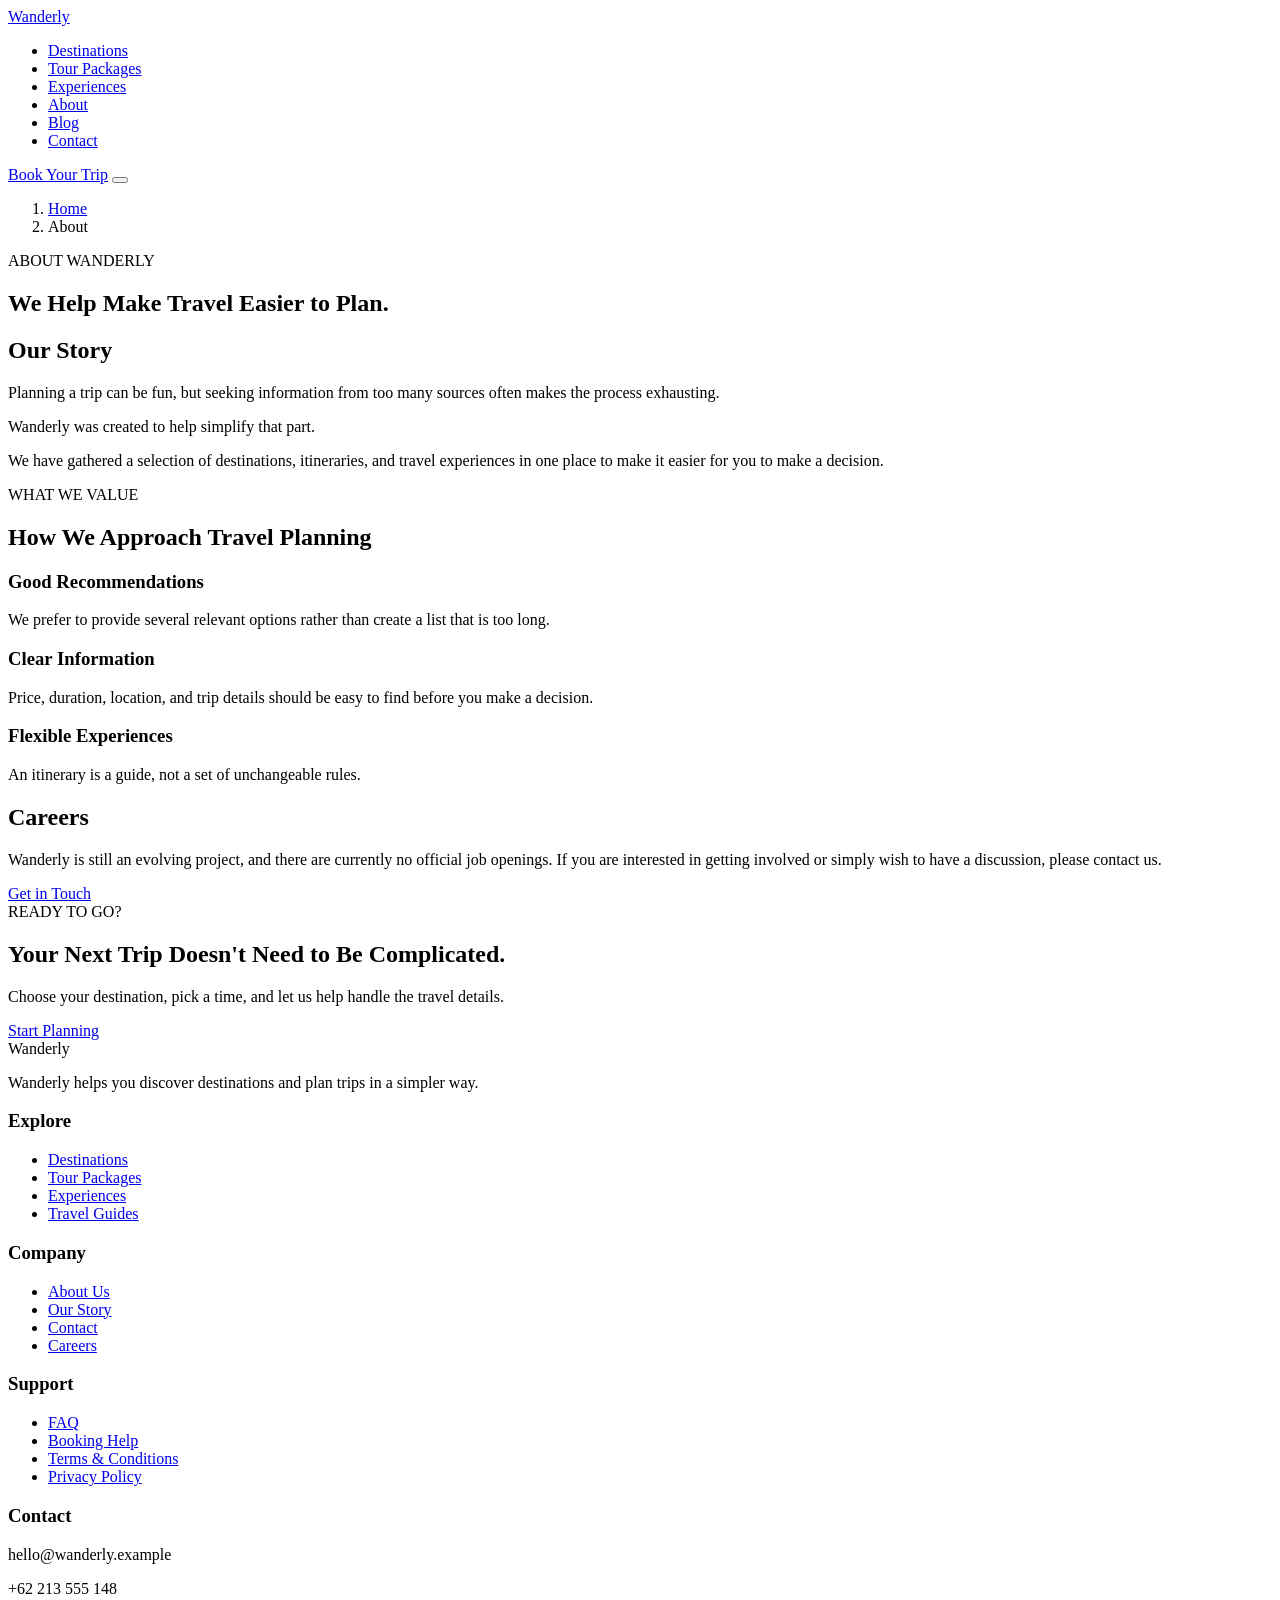
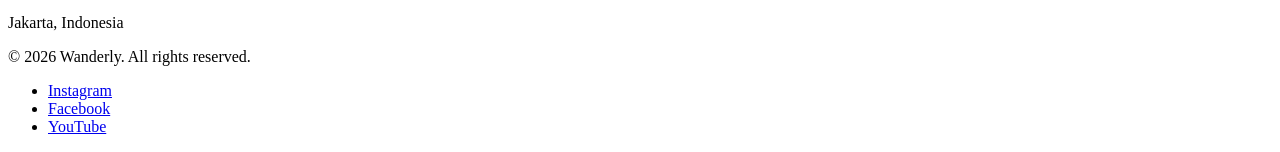
==== about.html @ 62c1eb44 "feat: add about us page" ====
<!DOCTYPE html>
<html lang="en">
<head>
  <meta charset="UTF-8">
  <meta name="viewport" content="width=device-width, initial-scale=1.0">
  <title>Document</title>
</head>
<body>
  <header class="header">
    <nav class="navbar">
      <a href="index.html" class="navbar__logo">Wanderly</a>

      <ul class="navbar__menu">
        <li><a href="destination.html">Destinations</a></li>
        <li><a href="tourpackage.html">Tour Packages</a></li>
        <li><a href="experiences.html">Experiences</a></li>
        <li><a href="about.html" aria-current="page">About</a></li>
        <li><a href="blog.html">Blog</a></li>
        <li><a href=contact.html">Contact</a></li>
      </ul>

      <a href="booking.html" class="button button--primary navbar__cta">Book Your Trip</a>

      <button type="button" class="navbar__toggle" aria-label="Open navigation menu" aria-expanded="false">
        <span></span>
        <span></span>
        <span></span>
      </button>
    </nav>
  </header>

  <main>

    <!-- ===== BREADCRUMB ===== -->
    <nav class="breadcrumb" aria-label="Breadcrumb">
      <ol class="breadcrumb__list">
        <li><a href="index.html">Home</a></li>
        <li aria-current="page">About</li>
      </ol>
    </nav>

    <!-- ===== PAGE HEADER ===== -->
    <section class="page-header" id="page-header">
      <span class="page-header__eyebrow">ABOUT WANDERLY</span>
      <h1 class="page-header__title">We Help Make Travel Easier to Plan.</h1>
    </section>

    <!-- ===== OUR STORY ===== -->
    <section class="about-story" id="story">
      <h2 class="about-story__title">Our Story</h2>
      <div class="about-story__body">
        <p>
          Planning a trip can be fun, but seeking information from too many sources often makes the process exhausting.
        </p>
        <p>
          Wanderly was created to help simplify that part.
        </p>
        <p>
          We have gathered a selection of destinations, itineraries, and travel experiences in one place to make it easier for you to make a decision.
        </p>
      </div>
    </section>

    <!-- ===== ABOUT VALUES ===== -->
     <section class="about-values">
      <div class="section-heading">
        <span class="section-heading__eyebrow">WHAT WE VALUE</span>
        <h2 class="section-heading__title">How We Approach Travel Planning</h2>
      </div>

      <div class="value-grid">
        <div class="value-card">
          <h3 class="value-card__title">Good Recommendations</h3>
          <p class="value-card__desc">
            We prefer to provide several relevant options rather than create a list that is too long.
          </p>
        </div>

        <div class="value-card">
          <h3 class="value-card__title">Clear Information</h3>
          <p class="value-card__desc">
            Price, duration, location, and trip details should be easy to find before you make a decision.
          </p>
        </div>

        <div class="value-card">
          <h3 class="value-card__title">Flexible Experiences</h3>
          <p class="value-card__desc">
            An itinerary is a guide, not a set of unchangeable rules.
          </p>
        </div>
      </div>
     </section>

     <!-- ===== CAREERS ===== -->
    <section class="about-careers" id="careers">
      <h2 class="about-careers-title">Careers</h2>
      <p class="about-careers__desc">
        Wanderly is still an evolving project, and there are currently no official job openings. If you are interested in getting involved or simply wish to have a discussion, please contact us.
      </p>
      <a href="contact.html" class="button button--primary">Get in Touch</a>
    </section>

    <!-- ===== CTA ===== -->
    <section class="promo-banner" id="promo-banner">
      <span class="promo-banner__eyebrow">READY TO GO?</span>
      <h2 class="promo-banner__title">Your Next Trip Doesn't Need to Be Complicated.</h2>
      <p class="promo-banner__desc">
        Choose your destination, pick a time, and let us help handle the travel details.
      </p>
      <a href="booking.html" class="button button--primary">Start Planning</a>
    </section>
  </main>

  <footer class="footer">
    <div class="footer__top">
      <div class="footer__brand">
        <span class="footer__logo">Wanderly</span>
        <p class="footer__desc">
          Wanderly helps you discover destinations and plan trips in a simpler way.
        </p>
      </div>

      <nav class="footer__column">
        <h3>Explore</h3>
        <ul>
          <li><a href="destination.html">Destinations</a></li>
          <li><a href="tourpackage.html">Tour Packages</a></li>
          <li><a href="experiences.html">Experiences</a></li>
          <li><a href="blog.html">Travel Guides</a></li>
        </ul>
      </nav>

      <nav class="footer__column">
        <h3>Company</h3>
        <ul>
          <li><a href="about.html">About Us</a></li>
          <li><a href="about.html#story">Our Story</a></li>
          <li><a href="contact.html">Contact</a></li>
          <li><a href="about.html#careers">Careers</a></li>
        </ul>
      </nav>

      <nav class="footer__column">
        <h3>Support</h3>
        <ul>
          <li><a href="contact.html#faq">FAQ</a></li>
          <li><a href="booking.html#help">Booking Help</a></li>
          <li><a href="terms.html">Terms &amp; Conditions</a></li>
          <li><a href="privacy.html">Privacy Policy</a></li>
        </ul>
      </nav>

      <div class="footer__column">
        <h3>Contact</h3>
        <p>hello@wanderly.example</p>
        <p>+62 213 555 148</p>
        <p>Jakarta, Indonesia</p>
      </div>
    </div>

    <div class="footer__bottom">
      <p class="footer__copyright">&copy; 2026 Wanderly. All rights reserved.</p>
      <ul class="footer__social">
        <li><a href="#" aria-label="Wanderly di Instagram">Instagram</a></li>
        <li><a href="#" aria-label="Wanderly di Facebook">Facebook</a></li>
        <li><a href="#" aria-label="Wanderly di YouTube">YouTube</a></li>
      </ul>
    </div>
  </footer>

  <script src="script.js"></script>
</body>
</html>
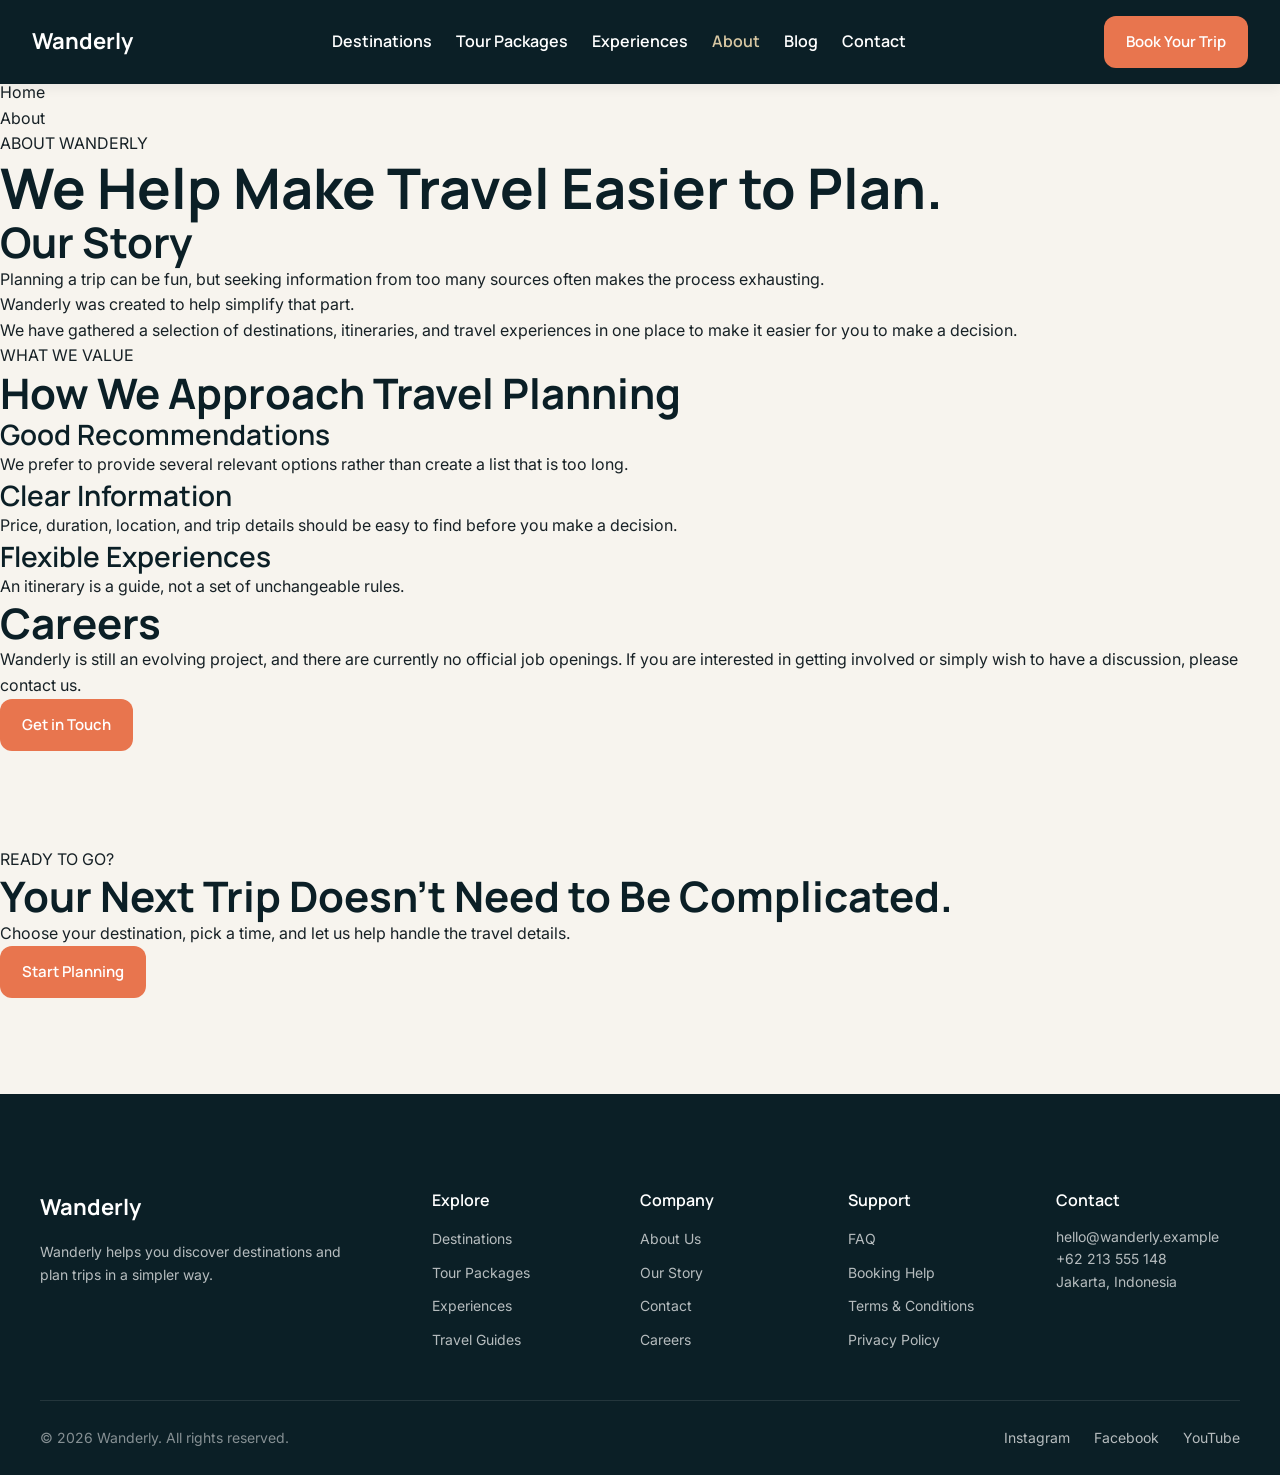
==== commit 4ca52bee: "feat: add navbar and hero styling" ====
--- a/about.html
+++ b/about.html
@@ -4,9 +4,17 @@
   <meta charset="UTF-8">
   <meta name="viewport" content="width=device-width, initial-scale=1.0">
   <title>Document</title>
+
+  <!-- Font -->
+  <link rel="preconnect" href="https://fonts.googleapis.com">
+  <link rel="preconnect" href="https://fonts.gstatic.com" crossorigin>
+  <link href="https://fonts.googleapis.com/css2?family=Manrope:wght@500;600;700;800&family=Inter:wght@400;500;600&display=swap" rel="stylesheet">
+
+  <!-- Style -->
+  <link rel="stylesheet" href="style.css">
 </head>
 <body>
-  <header class="header">
+  <header class="header header--solid">
     <nav class="navbar">
       <a href="index.html" class="navbar__logo">Wanderly</a>
 
@@ -16,7 +24,7 @@
         <li><a href="experiences.html">Experiences</a></li>
         <li><a href="about.html" aria-current="page">About</a></li>
         <li><a href="blog.html">Blog</a></li>
-        <li><a href=contact.html">Contact</a></li>
+        <li><a href="contact.html">Contact</a></li>
       </ul>
 
       <a href="booking.html" class="button button--primary navbar__cta">Book Your Trip</a>
--- a/style.css
+++ b/style.css
@@ -0,0 +1,889 @@
+/* ===== 1. CSS RESET ===== */
+*,
+*::before,
+*::after {
+  box-sizing: border-box;
+  margin: 0;
+  padding: 0;
+}
+
+html {
+  -webkit-text-size-adjust: 100%;
+}
+
+@media (prefers-reduced-motion: no-preference) {
+  html {
+    scroll-behavior: smooth;
+  }
+}
+
+body {
+  min-height: 100vh;
+}
+
+img,
+picture,
+svg {
+  display: block;
+  max-width: 100%;
+}
+
+ul,
+ol {
+  list-style: none;
+}
+
+a {
+  text-decoration: none;
+  color: inherit;
+}
+
+button {
+  font: inherit;
+  color: inherit;
+  background: none;
+  border: none;
+  cursor: pointer;
+}
+
+input, 
+textarea,
+select {
+  font: inherit;
+  color: inherit;
+}
+
+/* ===== 2. DESIGN TOKEN ===== */
+:root {
+  /* Colors */
+  --color-primary: #0B1F26;
+  --color-background: #F7F4EE;
+  --color-secondary: #6F8F7B;
+  --color-accent: #E8754E;
+  --color-gold: #D8C7A3;
+
+  --color-success: #4F8A67;
+  --color-warning: #C58A3A;
+  --color-error: #C95C5C;
+  --color-info: #557A91;
+
+  --color-white: #FFFFFF;
+  --color-text: #172126;
+  --color-text-muted: #66757A;
+
+  /* Typography */
+  --font-heading: "Manrope", sans-serif;
+  --font-body: "Inter", sans-serif;
+
+  /* Layout */
+  --container-width: 1200px;
+
+  /* Radius */
+  --radius-sm: 8px;
+  --radius-md: 12px;
+  --radius-lg: 20px;
+  --radius-xl: 28px;
+  --radius-pill: 999px;
+
+  /* Spacing */
+  --space-xs: 8px;
+  --space-sm: 16px;
+  --space-md: 24px;
+  --space-lg: 32px;
+  --space-xl: 48px;
+  --space-2xl: 64px;
+  --space-3xl: 96px;
+
+  /* Shadows */
+  --shadow-sm: 0 4px 12px rgba(11, 31, 38, 0.06);
+  --shadow-md: 0 10px 30px rgba(11, 31, 38, 0.08);
+  --shadow-lg: 0 20px 50px rgba(11, 31, 38, 0.12);
+
+  /* Transitions */
+  --transition-fast: 200ms ease;
+  --transition-normal: 300ms ease;
+  --transition-slow: 500ms ease;
+}
+
+/* ===== BASE TYPOGRAPHY (Mobile-First) ===== */
+body {
+  font-family: var(--font-body);
+  font-size: 16px;
+  line-height: 1.6;
+  color: var(--color-text);
+  background-color: var(--color-background);
+}
+
+h1, h2, h3, h4 {
+  font-family: var(--font-heading);
+  color: var(--color-primary);
+}
+
+h1 {
+  font-size: 36px;
+  line-height: 1.1;
+  font-weight: 700;
+}
+
+h2 {
+  font-size: 32px;
+  line-height: 1.15;
+  font-weight: 700;
+}
+
+h3 {
+  font-size: 24px;
+  line-height: 1.25;
+  font-weight: 600;
+}
+
+h4 {
+  font-size: 20px;
+  line-height: 1.3;
+  font-weight: 600;
+}
+
+p {
+  font-size: 16px;
+  line-height: 1.6;
+}
+
+small {
+  font-size:14px;
+  line-height: 1.5;
+}
+
+/* Desktop Typography */
+@media (min-width: 1024px) {
+  h1 {
+    font-size: 56px;
+  }
+
+  h2 {
+    font-size: 42px;
+  }
+
+  h3 {
+    font-size: 28px;
+  }
+
+  h4 {
+    font-size: 22px;
+  }
+}
+
+/* Hero Headline - Homepage Display */
+.hero__headline {
+  font-size: 42px;
+  line-height: 1.05;
+  font-weight: 700;
+}
+
+@media (min-width: 1024px) {
+  .hero__headline {
+    font-size: 72px;
+  }
+}
+
+/* ===== 4. LAYOUT UTILITIES ===== */
+.container {
+  width: calc(100% - 32px);
+  max-width: var(--container-width);
+  margin-inline: auto;
+}
+
+@media (min-width: 1440px) {
+  .container {
+    max-width: 1280px;
+  }
+}
+
+/* ===== 5. ACCESSIBILITY UTILITY ===== */
+.visually-hidden {
+  position: absolute;
+  width: 1px;
+  height: 1px;
+  padding: 0;
+  margin: -1px;
+  overflow: hidden;
+  clip: rect(0, 0, 0, 0);
+  white-space: nowrap;
+  border: 0;
+}
+
+/* ===== 6. NAVBAR ===== */
+.header {
+  position: fixed;
+  top: 0;
+  left: 0;
+  right: 0;
+  z-index: 100;
+  background-color: transparent;
+  transition: background-color var(--transition-normal), box-shadow var(--transition-normal);
+}
+
+body:has(.header--solid) main {
+  padding-top: 80px;
+}
+
+.header--solid,
+.header--scrolled {
+  background-color: var(--color-primary);
+  box-shadow: var(--shadow-sm);
+}
+
+.navbar {
+  display: flex;
+  align-items: center;
+  justify-content: space-between;
+  padding: var(--space-sm) var(--space-sm);
+  position: relative;
+}
+
+.navbar__logo {
+  font-family: var(--font-heading);
+  font-size: 22px;
+  font-weight: 700;
+  color: var(--color-white);
+}
+
+.navbar__account {
+  display: none;
+  align-items: center;
+  justify-content: center;
+  width: 40px;
+  height: 40px;
+  border-radius: var(--radius-pill);
+  background-color: rgba(255, 255, 255, 0.15);
+  color: var(--color-white);
+  font-size: 16px;
+}
+
+.navbar__account:hover {
+  background-color: rgba(255, 255, 255, 0.25);
+}
+
+.header--solid .navbar__account,
+.header--scrolled .navbar__account {
+  background-color: rgba(255, 255, 255, 0.1);
+}
+
+.navbar__cta.button {
+  display: none;
+}
+
+.navbar__toggle {
+  display: flex;
+  flex-direction: column;
+  justify-content: center;
+  gap: 5px;
+  width: 32px;
+  height: 32px;
+}
+
+.navbar__toggle span {
+  display: block;
+  height: 2px;
+  width: 100%;
+  background-color: var(--color-white);
+  transition: transform var(--transition-fast), opacity var(--transition-fast);
+}
+
+.navbar__toggle[aria-expanded="true"] span:nth-child(1) {
+  transform: translateY(7px) rotate(45deg);
+}
+.navbar__toggle[aria-expanded="true"] span:nth-child(2) {
+  opacity: 0;
+}
+.navbar__toggle[aria-expanded="true"] span:nth-child(3) {
+  transform: translateY(-7px) rotate(-45deg);
+}
+
+/* Dropdown Menu Mobile - Default Hidden */
+.navbar__menu {
+  display: none;
+  position: absolute;
+  top: 100%;
+  right: 0;
+  left: 0;
+  flex-direction: column;
+  gap: var(--space-sm);
+  background-color: var(--color-primary);
+  padding: var(--space-md);
+  box-shadow: var(--shadow-md);
+}
+
+.navbar__menu a {
+  color: var(--color-white);
+  font-family: var(--font-heading);
+  font-weight: 600;
+  font-size: 16px;
+}
+
+.navbar__menu a[aria-current="page"] {
+  color: var(--color-gold);
+}
+
+/* Munculkan Menu Mobile Saat Toogle Terbuka */
+.navbar:has(.navbar__toggle[aria-expanded="true"]) .navbar__menu {
+  display: flex;
+}
+
+/* Desktop Navbar */
+@media (min-width: 1024px) {
+  .navbar {
+    padding: var(--space-sm) var(--space-lg);
+  }
+
+  .navbar__menu {
+    display: flex;
+    position: static;
+    flex-direction: row;
+    align-items: center;
+    gap: var(--space-md);
+    background-color: transparent;
+    padding: 0;
+    box-shadow: none;
+  }
+
+  .navbar__account {
+    display: inline-flex;
+  }
+
+  .navbar__cta.button {
+    display: inline-flex;
+  }
+
+  .navbar__toggle {
+    display: none;
+  }
+}
+
+/* ===== 7. FOOTER ===== */
+.footer {
+  background-color: var(--color-primary);
+  color: var(--color-white);
+  padding: var(--space-2xl) var(--space-sm) var(--space-md);
+}
+
+.footer__top {
+  display: grid;
+  grid-template-columns: repeat(2, 1fr);
+  gap: var(--space-xl) var(--space-md);
+  max-width: var(--container-width);
+  margin-inline: auto;
+  padding-bottom: var(--space-xl);
+}
+
+.footer__brand {
+  grid-column: 1 / -1;
+}
+
+.footer__logo {
+  display: block;
+  font-family: var(--font-heading);
+  font-size: 22px;
+  font-weight: 700;
+  margin-bottom: var(--space-sm);
+}
+
+.footer__desc {
+  color: rgba(255, 255, 255, 0.7);
+  font-size: 14px;
+  max-width: 320px;
+}
+
+.footer__column h3 {
+  font-family: var(--font-heading);
+  font-size: 16px;
+  font-weight: 600;
+  color: var(--color-white);
+  margin-bottom: var(--space-sm);
+}
+
+.footer__column ul {
+  display: flex;
+  flex-direction: column;
+  gap: var(--space-xs);
+}
+
+.footer__column a,
+.footer__column p {
+  color: rgba(255, 255, 255, 0.7);
+  font-size: 14px;
+}
+
+.footer__bottom {
+  display: flex;
+  flex-direction: column;
+  gap: var(--space-sm);
+  max-width: var(--container-width);
+  margin-inline: auto;
+  padding-top: var(--space-md);
+  border-top: 1px solid rgba(255, 255, 255, 0.1);
+}
+
+.footer__copyright {
+  font-size: 14px;
+  color: rgba(255, 255, 255, 0.5);
+}
+
+.footer__social {
+  display: flex;
+  gap: var(--space-md);
+}
+
+.footer__social a {
+  font-size: 14px;
+  color: rgba(255, 255, 255, 0.7);
+}
+
+/* Desktop Footer */
+@media (min-width: 1024px) {
+  .footer {
+    padding: var(--space-3xl) var(--space-lg) var(--space-md);
+  }
+
+  .footer__top {
+    grid-template-columns: 2fr 1fr 1fr 1fr 1fr;
+  }
+
+  .footer__brand {
+    grid-column: auto;
+  }
+
+  .footer__bottom {
+    flex-direction: row;
+    justify-content: space-between;
+    align-items: center;
+  }
+}
+
+/* ===== BUTTON SYSTEM ===== */
+.button {
+  display: inline-flex;
+  align-items: center;
+  justify-content: center;
+  gap: var(--space-xs);
+  font-family: var(--font-heading);
+  font-size: 15px;
+  font-weight: 600;
+  white-space: nowrap;
+  border-radius: var(--radius-md);
+  padding: 14px 22px;
+  transition: transform var(--transition-fast), filter var(--transition-fast), background-color var(--transition-fast), border-color var(--transition-fast);
+}
+
+button i {
+  font-size: 14px;
+}
+
+/* Primary Button */
+.button--primary {
+  background-color: var(--color-accent);
+  color: var(--color-white);
+  border: none;
+}
+
+.button--primary:hover {
+  filter: brightness(1.08);
+  transform: translateY(-2px);
+}
+
+.button--primary:active {
+  transform: translateY(0);
+  filter: brightness(0.95);
+}
+
+/* Secondary Button */
+.button--secondary {
+  background-color: rgba(255, 255, 255, 0.1);
+  color: var(--color-primary);
+  border: 1px solid currentColor;
+}
+
+.button--secondary:hover {
+  filter: brightness(1.15);
+  transform: translateY(-2px);
+}
+
+/* Override: Secondary Button di Atas Hero */
+.hero .button--secondary {
+  color: var(--color-white);
+  background-color: rgba(255, 255, 255, 0.1);
+}
+
+/* Ghost Button */
+.button--ghost {
+  background-color: transparent;
+  border: none;
+  color: var(--color-accent);
+  padding: 4px 0;
+  border-radius: 0;
+}
+
+.button--ghost:hover {
+  text-decoration: underline;
+}
+
+/* Disabled - Semua Tipe Tombol */
+.button:disabled {
+  opacity: 0.5;
+  cursor: not-allowed;
+  transform: none;
+  filter: none;
+}
+
+/* Focus - Khusus Navigasi Keyboard */
+.button:focus-visible {
+  outline: 3px solid var(--color-info);
+  outline-offset: 2px;
+}
+
+/* ===== FORM SYSTEM */
+.form-field {
+  display: flex;
+  flex-direction: column;
+  gap: var(--space-xs);
+  margin-bottom: var(--space-md);
+}
+
+.form-field label {
+  font-family: var(--font-heading);
+  font-size: 14px;
+  font-weight: 600;
+  color: var(--color-primary);
+}
+
+.form-field input,
+.form-field select, 
+.form-field textarea {
+  min-height: 48px;
+  border-radius: var(--radius-md);
+  padding: 14px 16px;
+  border: 1px solid rgba(11, 31, 38, 0.15);
+  background-color: var(--color-white);
+  font-size: 16px;
+}
+
+.form-field textarea {
+  min-height: 120px;
+  resize: vertical;
+}
+
+.form-field input:focus,
+.form-field select:focus,
+.form-field textarea:focus {
+  outline: none;
+  border-color: var(--color-accent);
+  box-shadow: 0 0 0 3px rgba(232, 117, 78, 0.15);
+}
+
+.form-field__helper {
+  font-size: 13px;
+  color: var(--color-text-muted);
+}
+
+.form-field__error {
+  font-size: 13px;
+  color: var(--color-error);
+  min-height: 0;
+}
+
+.form-field__error:empty {
+  display: none;
+}
+
+/* Border pada Input yang Errornya Terisi */
+.form-field:has(.form-field__error:not(:empty)) input,
+.form-field:has(.form-field__error:not(:empty)) textarea {
+  border-color: var(--color-error);
+}
+
+/* Error Summary */
+.booking-form__error-summary,
+.contact-form__error-summary {
+  background-color: rgba(201, 92, 92, 0.1);
+  color: var(--color-error);
+  border-radius: var(--radius-sm);
+  padding: var(--space-sm);
+  margin-bottom: var(--space-md);
+  font-size: 14px;
+  font-weight: 600;
+}
+
+/* ===== SECTION SPACING UTILITY ===== */
+.hero,
+.destinations,
+.tour-packages,
+.experiences,
+.why-us,
+.promo-banner,
+.testimonials,
+.blog,
+.newsletter {
+  padding-block: var(--space-2xl);
+}
+
+@media (min-width: 640px) {
+  .hero,
+  .destinations,
+  .tour-packages,
+  .experiences,
+  .why-us,
+  .promo-banner,
+  .testimonials,
+  .blog,
+  .newsletter {
+    padding-block: 80px;
+  }
+}
+
+@media (min-width: 1024px) {
+  .hero,
+  .destinations,
+  .tour-packages,
+  .experiences,
+  .why-us,
+  .promo-banner,
+  .testimonials,
+  .blog,
+  .newsletter {
+    padding-block: var(--space-3xl);
+  }
+}
+
+/* ===== HERO SECTION ===== */
+.hero {
+  position: relative;
+  padding-top: 140px;
+  padding-inline: var(--space-sm);
+  padding-bottom: var(--space-2xl);
+  background-color: var(--color-primary);
+  background-image: url("images/hero/wanderly-hero-new.png");
+  background-size: cover;
+  background-position: center;
+}
+
+.hero::before {
+  content: "";
+  position: absolute;
+  inset: 0;
+  background-color: rgba(11, 31, 38, 0.45);
+}
+
+.hero__content {
+  position: relative;
+  z-index: 1;
+  max-width: var(--container-width);
+  margin: var(--space-md);
+}
+
+.hero__eyebrow {
+  display: inline-flex;
+  align-items: center;
+  gap: var(--space-xs);
+  background-color: rgba(255, 255, 255, 0.12);
+  padding: 6px 14px;
+  border-radius: var(--radius-pill);
+  color: var(--color-gold);
+  font-weight: 800;
+  font-family: var(--font-heading);
+  font-size: 13px;
+  letter-spacing: 1.5px;
+  margin-bottom: var(--space-sm);
+}
+
+.hero__eyebrow-dot {
+  width: 10px;
+  height: 10px;
+  border-radius: 50%;
+  background-color: var(--color-accent);
+}
+
+.hero__headline {
+  max-width: 750px;
+  color: var(--color-white);
+  margin-bottom: var(--space-sm);
+}
+
+.hero__subtitle {
+  max-width: 600px;
+  color: #A8C4D4;
+  margin-bottom: var(--space-lg);
+}
+
+.hero__actions {
+  display: flex;
+  flex-direction: column;
+  gap: var(--space-sm);
+}
+
+@media (min-width: 640px) {
+  .hero__actions {
+    flex-direction: row;
+  }
+}
+
+/* ===== 12. TRAVEL SEARCH WIDGET ===== */
+.search-widget {
+  position: relative;
+  z-index: 1;
+  margin: var(--space-xl) var(--space-md) 0;
+  background-color: rgba(11, 31, 38, 0.55);
+  backdrop-filter: blur(16px);
+  -webkit-backdrop-filter: blur(16px);
+  border: 1px solid rgba(255, 255, 255, 0.15);
+  border-radius: var(--radius-md);
+  padding: var(--space-sm);
+  box-shadow: var(--shadow-lg);
+}
+
+.search-widget__title {
+  display: none;
+}
+
+.search-widget__fields {
+  display: grid;
+  grid-template-columns: repeat(2, 1fr);
+  gap: var(--space-xs) var(--space-sm);
+}
+
+.search-widget__field {
+  display: flex;
+  flex-direction: column;
+  gap: 2px;
+  min-width: 0;
+}
+
+.search-widget__field label {
+  display: flex;
+  align-items: center;
+  gap: 4px;
+  font-family: var(--font-heading);
+  font-size: 12px;
+  font-weight: 600;
+  color: rgba(255, 255, 255, 0.6);
+}
+
+.search-widget__field label i {
+  color: var(--color-gold);
+  font-size: 11px;
+}
+
+.search-widget__field input,
+.search-widget__field select {
+  width: 100%;
+  min-width: 0;
+  color-scheme: dark;
+  background: transparent;
+  border: none;
+  padding: 0;
+  min-height: auto;
+  color: var(--color-white);
+  font-weight: 600;
+  font-size: 14px;
+}
+
+.search-widget__field select option {
+  color: var(--color-text);
+  background-color: var(--color-white);
+}
+
+.search-widget__field input::placeholder {
+  color: rgba(255, 255, 255, 0.5);
+  font-weight: 500;
+}
+
+.search-widget__submit {
+  width: 100%;
+  padding: var(--space-xs);
+  margin-top: var(--space-xs);
+  border-radius: var(--radius-sm);
+}
+
+/* Desktop: Search Widget Melayang */
+@media (min-width: 1024px)  {
+  .hero {
+    padding-top: 160px;
+    padding-bottom: var(--space-3xl);
+  }
+
+  .hero::before {
+    background: linear-gradient(
+      90deg,
+      rgba(11, 31, 38, 0.8) 0%,
+      rgba(11, 31, 38, 0.45) 40%,
+      rgba(11, 31, 38, 0.05) 75%
+    );
+  }
+
+  .hero__content {
+    max-width: 760px;
+  }
+
+  .hero__actions {
+    flex-direction: row;
+  }
+
+  .search-widget {
+    margin-top: var(--space-3xl);
+    padding: var(--space-sm) var(--space-md);
+    border-radius: var(--radius-lg);
+  }
+
+  .search-widget__title {
+    display: none;
+  }
+
+  .search-widget__fields {
+    display: flex;
+    flex-direction: row;
+    align-items: center;
+    gap: 0;
+  }
+
+  .search-widget__field {
+    position: relative;
+    flex: 1;
+    padding-inline: var(--space-md);
+  }
+
+  .search-widget__field:not(:first-child)::before {
+    content: "";
+    position: absolute;
+    left: 0;
+    top: 50%;
+    transform: translateY(-50%);
+    width: 1px;
+    height: 32px;
+    background-color: rgba(255, 255, 255, 0.15);
+  }
+
+  .search-widget__field label {
+    font-size: 13px;
+  }
+
+  .search-widget input,
+  .search-widget select {
+    color-scheme: dark;
+    background: transparent;
+    padding: 0;
+    min-height: auto;
+    color: var(--color-white);
+    font-weight: 600;
+    font-size: 14px;
+  }
+
+  .search-widget__field input::placeholder {
+    color: rgba(255, 255, 255, 0.5);
+    font-weight: 500;
+  }
+
+  .search-widget__submit {
+    flex-shrink: 0;
+    width: auto;
+    padding-inline: var(--space-lg);
+    border-radius: var(--radius-pill);
+  }
+}
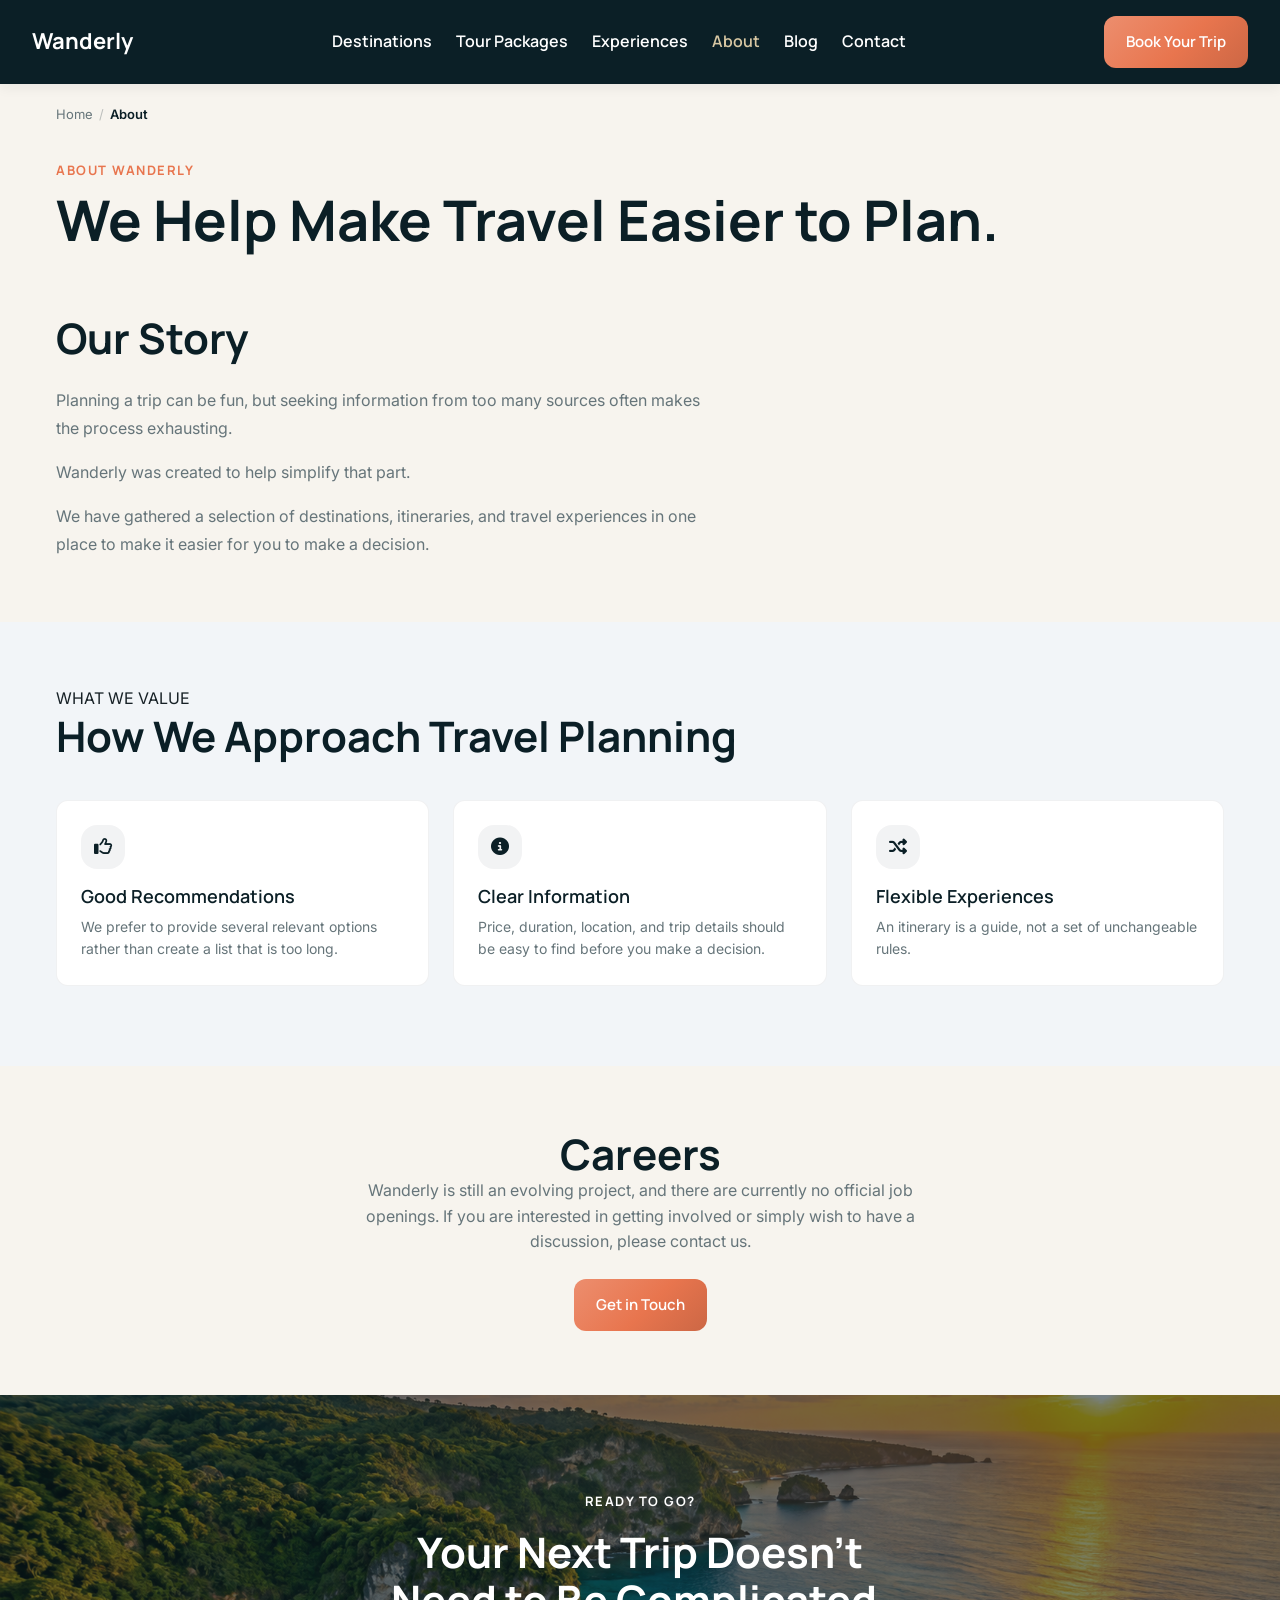
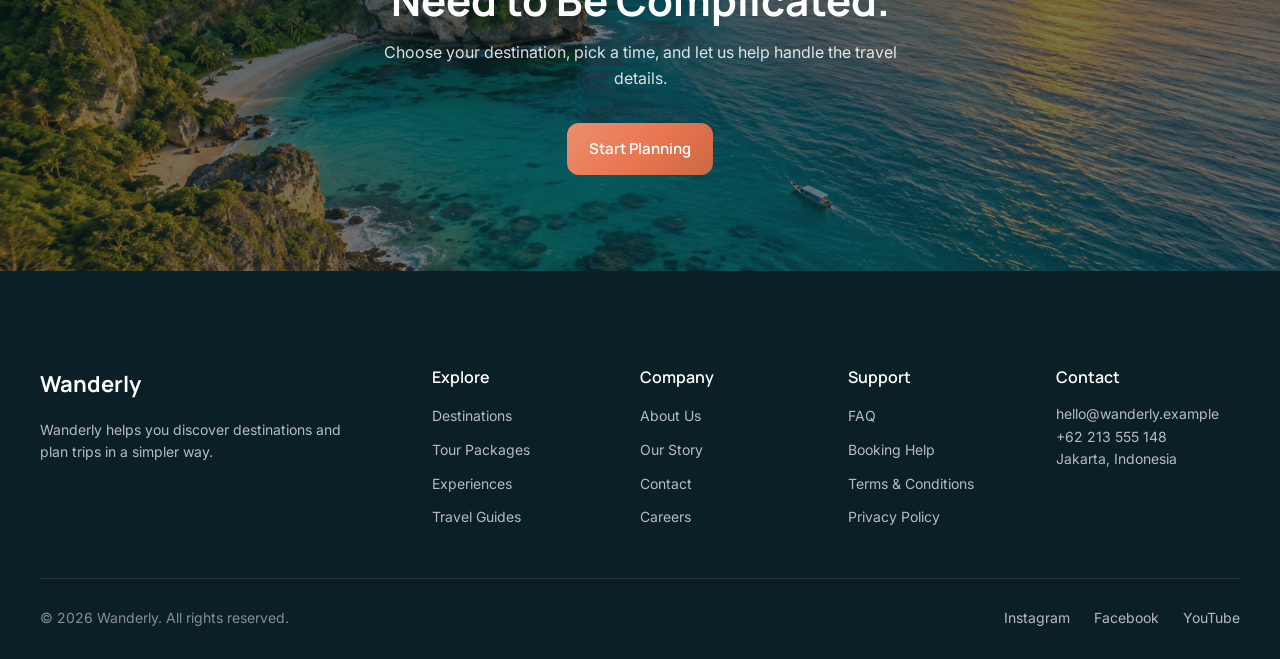
==== commit ee63ee79: "fix: replace CSS-only icons with Font Awesome tags, fix footer link, and content typos" ====
--- a/about.html
+++ b/about.html
@@ -9,6 +9,9 @@
   <link rel="preconnect" href="https://fonts.googleapis.com">
   <link rel="preconnect" href="https://fonts.gstatic.com" crossorigin>
   <link href="https://fonts.googleapis.com/css2?family=Manrope:wght@500;600;700;800&family=Inter:wght@400;500;600&display=swap" rel="stylesheet">
+
+  <!-- Icon -->
+  <link rel="stylesheet" href="https://cdnjs.cloudflare.com/ajax/libs/font-awesome/6.5.1/css/all.min.css" integrity="sha512-DTOQO9RWCH3ppGqcWaEA1BIZOC6xxalwEsw9c2QQeAIftl+Vegovlnee1c9QX4TctnWMn13TZye+giMm8e2LwA==" crossorigin="anonymous" referrerpolicy="no-referrer">
 
   <!-- Style -->
   <link rel="stylesheet" href="style.css">
@@ -78,6 +81,7 @@
 
       <div class="value-grid">
         <div class="value-card">
+          <span class="value-card__icon-wrap"><i class="fa-regular fa-thumbs-up" aria-hidden="true"></i></span>
           <h3 class="value-card__title">Good Recommendations</h3>
           <p class="value-card__desc">
             We prefer to provide several relevant options rather than create a list that is too long.
@@ -85,6 +89,7 @@
         </div>
 
         <div class="value-card">
+          <span class="value-card__icon-wrap"><i class="fa-solid fa-circle-info" aria-hidden="true"></i></span>
           <h3 class="value-card__title">Clear Information</h3>
           <p class="value-card__desc">
             Price, duration, location, and trip details should be easy to find before you make a decision.
@@ -92,6 +97,7 @@
         </div>
 
         <div class="value-card">
+          <span class="value-card__icon-wrap"><i class="fa-solid fa-shuffle" aria-hidden="true"></i></span>
           <h3 class="value-card__title">Flexible Experiences</h3>
           <p class="value-card__desc">
             An itinerary is a guide, not a set of unchangeable rules.
--- a/style.css
+++ b/style.css
@@ -58,6 +58,7 @@
   /* Colors */
   --color-primary: #0B1F26;
   --color-background: #F7F4EE;
+  --color-background-cool: #F2F5F8;
   --color-secondary: #6F8F7B;
   --color-accent: #E8754E;
   --color-gold: #D8C7A3;
@@ -190,6 +191,24 @@
   width: calc(100% - 32px);
   max-width: var(--container-width);
   margin-inline: auto;
+}
+
+.section-heading,
+.destination-grid,
+.tour-package-grid,
+.experience-grid,
+.benefit-grid,
+.testimonial-list,
+.blog-grid {
+  max-width: var(--container-width);
+  margin-inline: auto;
+  padding-inline: var(--space-sm);
+  margin-bottom: var(--space-md);
+}
+
+.promo-banner,
+.newsletter {
+  padding-inline: var(--space-sm);
 }
 
 @media (min-width: 1440px) {
@@ -284,7 +303,7 @@
 .navbar__toggle span {
   display: block;
   height: 2px;
-  width: 100%;
+  width: 70%;
   background-color: var(--color-white);
   transition: transform var(--transition-fast), opacity var(--transition-fast);
 }
@@ -411,6 +430,15 @@
 .footer__column p {
   color: rgba(255, 255, 255, 0.7);
   font-size: 14px;
+  transition: color var(--transition-fast);
+}
+
+.footer__column a:hover {
+  color: var(--color-accent);
+}
+
+.footer__column p {
+  transition: none;
 }
 
 .footer__bottom {
@@ -459,7 +487,7 @@
   }
 }
 
-/* ===== BUTTON SYSTEM ===== */
+/* ===== 8. BUTTON SYSTEM ===== */
 .button {
   display: inline-flex;
   align-items: center;
@@ -471,39 +499,77 @@
   white-space: nowrap;
   border-radius: var(--radius-md);
   padding: 14px 22px;
-  transition: transform var(--transition-fast), filter var(--transition-fast), background-color var(--transition-fast), border-color var(--transition-fast);
+  transition: transform var(--transition-fast), box-shadow var(--transition-fast), background-color var(--transition-fast), color var(--transition-fast), border-color var(--transition-fast);
 }
 
 button i {
   font-size: 14px;
+  transition: transform var(--transition-fast);
+}
+
+.button:hover i {
+  transform: translateX(3px);
 }
 
 /* Primary Button */
 .button--primary {
-  background-color: var(--color-accent);
+  position: relative;
+  overflow: hidden;
+  border: none;
   color: var(--color-white);
-  border: none;
+  background: linear-gradient(
+    135deg, 
+    color-mix(in srgb, var(--color-accent) 82%, white) 0%,
+    var(--color-accent) 55%,
+    color-mix(in srgb, var(--color-accent) 88%, black) 100%
+  );
+}
+
+.button--primary::before {
+  content: "";
+  position: absolute;
+  top: 0;
+  left: -75%;
+  width: 50%;
+  height: 100%;
+  background: linear-gradient(
+    120deg,
+    transparent,
+    rgba(255, 255, 255, 0.35),
+    transparent
+  );
+  transform: skewX(-20deg);
+  transition: left 600ms ease;
+  pointer-events: none;
 }
 
 .button--primary:hover {
-  filter: brightness(1.08);
+  box-shadow: 0 12px 26px rgba(232, 117, 78, 0.42),
+    inset 0 1px 0 rgba(255, 255, 255, 0.28);
   transform: translateY(-2px);
+}
+
+.button--primary:hover::before {
+  left: 125%;
 }
 
 .button--primary:active {
   transform: translateY(0);
-  filter: brightness(0.95);
+  box-shadow: 0 4px 10px rgba(232, 117, 78, 0.3),
+    inset 0 1px 0 rgba(255, 255, 255, 0.2);
 }
 
 /* Secondary Button */
 .button--secondary {
-  background-color: rgba(255, 255, 255, 0.1);
+  background-color: transparent;
   color: var(--color-primary);
-  border: 1px solid currentColor;
+  border: 1.5px solid currentColor;
 }
 
 .button--secondary:hover {
-  filter: brightness(1.15);
+  background-color: var(--color-primary);
+  border-color: var(--color-primary);
+  color: var(--color-white);
   transform: translateY(-2px);
 }
 
@@ -511,6 +577,13 @@
 .hero .button--secondary {
   color: var(--color-white);
   background-color: rgba(255, 255, 255, 0.1);
+  border-color: rgba(255, 255, 255, 0.4);
+}
+
+.hero .button--secondary:hover {
+  background-color: var(--color-white);
+  border-color: var(--color-white);
+  color: var(--color-primary);
 }
 
 /* Ghost Button */
@@ -522,8 +595,30 @@
   border-radius: 0;
 }
 
-.button--ghost:hover {
-  text-decoration: underline;
+.button--ghost::after {
+  content: "\2192";
+  display: inline-block;
+  transition: transform var(--transition-fast);
+}
+
+.button--ghost:hover::after {
+  transform: translateX(4px);
+}
+
+/* Dark Button */
+.button--dark {
+  background-color: var(--color-primary);
+  color: var(--color-white);
+  border: none;
+  /* border-radius: var(--radius-pill); */
+  width: 100%;
+  box-shadow: var(--shadow-sm);
+}
+
+.button--dark:hover {
+  background-color: var(--color-accent);
+  transform: translateY(-2px);
+  box-shadow: 0 10px 22px rgba(232, 117, 78, 0.3);
 }
 
 /* Disabled - Semua Tipe Tombol */
@@ -532,6 +627,7 @@
   cursor: not-allowed;
   transform: none;
   filter: none;
+  box-shadow: none;
 }
 
 /* Focus - Khusus Navigasi Keyboard */
@@ -540,7 +636,25 @@
   outline-offset: 2px;
 }
 
-/* ===== FORM SYSTEM */
+@media (prefers-reduced-motion: reduce) {
+  .button,
+  .button i, 
+  .button--ghost::after {
+    transition: none;
+  }
+
+  .button:hover, 
+  .button:hover i,
+  .button--ghost:hover::after {
+    transform: none;
+  }
+
+  .button--primary::before {
+    display: none;
+  }
+}
+
+/* ===== FORM SYSTEM ===== */
 .form-field {
   display: flex;
   flex-direction: column;
@@ -610,6 +724,25 @@
   margin-bottom: var(--space-md);
   font-size: 14px;
   font-weight: 600;
+}
+
+/* ===== BACKGROUND COLOR ===== */
+.destinations,
+.tour-packages {
+  background-color: var(--color-background-cool);
+}
+
+.testimonials {
+  background-color: var(--color-background);
+}
+
+.experiences {
+  background-color: var(--color-white);
+}
+
+.why-us,
+.blog {
+  background-color: var(--color-background-cool);
 }
 
 /* ===== SECTION SPACING UTILITY ===== */
@@ -886,4 +1019,1816 @@
     padding-inline: var(--space-lg);
     border-radius: var(--radius-pill);
   }
+}
+
+/* ===== 13. CARD GRID LAYOUT ===== */
+.destination-grid,
+.tour-package-grid {
+  display: grid;
+  grid-template-columns: 1fr;
+  gap: var(--space-lg);
+}
+
+@media (min-width: 640px) {
+  .destination-grid,
+  .tour-package-grid {
+    grid-template-columns: repeat(2, 1fr);
+  }
+}
+
+@media (min-width: 1024px) {
+  .destination-grid,
+  .tour-package-grid {
+    grid-template-columns: repeat(3, 1fr);
+    gap: 24px;
+  }
+}
+
+/* ===== 14. DESTINATION CARD ===== */
+.destination-card {
+  border-radius: var(--radius-md);
+  overflow: hidden;
+  background-color: var(--color-white);
+  border: 1px solid rgba(11, 31, 38, 0.08);
+  box-shadow: var(--shadow-sm);
+  transition: transform 250ms ease-out, box-shadow 250ms ease-out;
+  display: flex;
+  flex-direction: column;
+}
+
+.destination-card:hover {
+  transform: translateY(-4px);
+  box-shadow: var(--shadow-md);
+}
+
+.destination-card__media {
+  position: relative;
+}
+
+.destination-card__image {
+  display: block;
+  width: 100%;
+  height: 220px;
+  object-fit: cover;
+  transition: transform 250ms ease-out;
+}
+
+.destination-card:hover .destination-card__image {
+  transform: scale(1.03);
+}
+
+.destination-card__badge {
+  position: absolute;
+  top: var(--space-sm);
+  right: var(--space-sm);
+  background-color: rgba(255, 255, 255, 0.9);
+  color: var(--color-primary);
+  font-size: 12px;
+  font-weight: 600;
+  padding: 4px 12px;
+  border-radius: var(--radius-pill);
+}
+
+.destination-card__body {
+  padding: var(--space-md);
+  display: flex;
+  flex-direction: column;
+  flex: 1;
+}
+
+.destination-card__body .button--ghost {
+  margin-top: auto;
+  align-self: flex-start;
+}
+
+.destination-card__heading {
+  display: flex;
+  align-items: baseline;
+  justify-content: space-between;
+  gap: var(--space-sm);
+  margin-bottom: 2px;
+}
+
+.destination-card__title {
+  margin-bottom: 0;
+}
+
+.destination-card__country {
+  font-size: 13px;
+  color: var(--color-text-muted);
+  margin-bottom: var(--space-sm);
+}
+
+.destination-card__desc {
+  font-size: 14px;
+  color: var(--color-text-muted);
+  margin-bottom: var(--space-sm);
+}
+
+.destination-card__meta {
+  display: flex;
+  align-items: center;
+  justify-content: space-between;
+  margin-bottom: var(--space-md);
+}
+
+.destination-card__price {
+  flex-shrink: 0;
+  font-family: var(--font-heading);
+  font-weight: 700;
+  font-size: 14px;
+  color: var(--color-primary);
+}
+
+/* ===== 15. TOUR PACKAGE CARD ===== */
+.tour-package-card {
+  border-radius: var(--radius-md);
+  overflow: hidden;
+  background-color: var(--color-white);
+  border: 1px solid rgba(11, 31, 38, 0.08);
+  box-shadow: var(--shadow-sm);
+  transition: transform 250ms ease-out, box-shadow 250ms ease-out;
+  display: flex;
+  flex-direction: column;
+}
+
+.tour-package-card:hover {
+  transform: translateY(-4px);
+  box-shadow: var(--shadow-md);
+}
+
+.tour-package-card__media {
+  position: relative;
+}
+
+.tour-package-card__image {
+  display: block;
+  width: 100%;
+  height: 200px;
+  object-fit: cover;
+}
+
+.tour-package-card__category {
+  position: absolute;
+  top: var(--space-sm);
+  left: var(--space-sm);
+  background-color: var(--color-primary);
+  color: var(--color-white);
+  font-family: var(--font-heading);
+  font-size: 11px;
+  font-weight: 700;
+  letter-spacing: 0.5px;
+  padding: 4px 10px;
+  border-radius: var(--radius-pill);
+}
+
+.tour-package-card[data-category="adventure"] .tour-package-card__category {
+  background-color: var(--color-accent);
+}
+.tour-package-card[data-category="beach"] .tour-package-card__category {
+  background-color: var(--color-secondary);
+}
+.tour-package-card[data-category="cultural"] .tour-package-card__category {
+  background-color: var(--color-gold);
+}
+
+.tour-package-card__info-bar {
+  position: absolute;
+  bottom: 0;
+  left: 0;
+  right: 0;
+  display: flex;
+  align-items: center;
+  justify-content: space-between;
+  gap: var(--space-xs);
+  background-color: rgba(11, 31, 38, 0.7);
+  color: var(--color-white);
+  font-size: 12px;
+  padding: var(--space-xs) var(--space-sm);
+}
+
+.tour-package-card__info-bar i {
+  color: var(--color-gold);
+  margin-right: 4px;
+}
+
+.tour-package-card__body {
+  padding: var(--space-md);
+  display: flex;
+  flex-direction: column;
+  flex: 1;
+}
+
+.tour-package-card__meta-row {
+  display: flex;
+  align-items: center;
+  justify-content: space-between;
+  margin-bottom: var(--space-xs);
+}
+
+.tour-package-card__rating {
+  display: flex;
+  align-items: center;
+  gap: var(--space-xs);
+  font-size: 13px;
+  font-weight: 600;
+  color: var(--color-primary);
+}
+
+.tour-package-card__rating i {
+  color: var(--color-accent);
+  font-size: 12px;
+}
+
+.tour-package-card__reviews {
+  font-weight: 400;
+  color: var(--color-text-muted);
+}
+
+.tour-package-card__title {
+  margin-bottom: 4px;
+}
+
+.tour-package-card__desc {
+  font-size: 14px;
+  color: var(--color-text-muted);
+  margin-bottom: var(--space-md);
+}
+
+.tour-package-card__price {
+  font-family: var(--font-heading);
+  font-weight: 700;
+  font-size: 15px;
+  color: var(--color-accent);
+}
+
+.tour-package-card__price span {
+  font-weight: 400;
+  font-size: 12px;
+  color: var(--color-text-muted);
+}
+
+.tour-package-card__cta {
+  margin-top: auto;
+}
+
+/* ===== 16. EXPERIENCE SECTION + HERO ===== */
+.experience-grid {
+  display: grid;
+  grid-template-columns: 1fr;
+  gap: var(--space-md);
+}
+
+@media (min-width: 640px) {
+  .experience-grid {
+    grid-template-columns: repeat(2, 1fr);
+  }
+}
+
+@media (min-width: 1024px) {
+  .experience-grid {
+    grid-template-columns: repeat(3, 1fr);
+    gap: 24px;
+  }
+}
+
+.experience-hero {
+  position: relative;
+  height: 280px;
+  margin-top: var(--space-md);
+  border-radius: var(--space-md);
+  overflow: hidden;
+  max-width: var(--container-width);
+  margin-inline: auto;
+}
+
+.experience-hero__image {
+  width: 100%;
+  height: 100%;
+  object-fit: cover;
+}
+
+.experience-hero__overlay {
+  position: absolute;
+  inset: 0;
+  display: flex;
+  flex-direction: column;
+  justify-content: flex-end;
+  padding: var(--space-lg);
+  background: linear-gradient(to top, rgba(11, 31, 38, 0.75) 0%, rgba(11, 31, 38, 0) 60%);
+}
+
+.experience-hero__category {
+  align-self: flex-start;
+  background-color: var(--color-accent);
+  color: var(--color-white);
+  font-family: var(--font-heading);
+  font-size: 11px;
+  font-weight: 700;
+  letter-spacing: 0.5px;
+  padding: 4px 12px;
+  border-radius: var(--radius-pill);
+  margin-bottom: var(--space-sm);
+}
+
+.experience-hero__title {
+  color: var(--color-white);
+}
+
+@media (min-width: 1024px) {
+  .experience-hero {
+    height: 380px;
+  }
+}
+
+/* Experience Detail Content */
+.experience-detail {
+  max-width: 65ch;
+  margin-inline: auto;
+  padding: var(--space-xl) var(--space-sm);
+}
+
+.experience-detail h2 {
+  margin-top: var(--space-lg);
+  margin-bottom: var(--space-sm);
+}
+
+.experience-detail h2:first-child {
+  margin-top: 0;
+}
+
+.experience-detail p {
+  color: var(--color-text-muted);
+  line-height: 1.75;
+  margin-bottom: var(--space-sm);
+}
+
+/* ===== 17. EXPERIENCE CARD ===== */
+.experience-card {
+  position: relative;
+  aspect-ratio: 3 / 4;
+  border-radius: var(--radius-sm);
+  overflow: hidden;
+}
+
+.experience-card__image {
+  position: absolute;
+  inset: 0;
+  width: 100%;
+  height: 100%;
+  object-fit: cover;
+  transition: transform 250ms ease-out;
+}
+
+.experience-card:hover .experience-card__image {
+  transform: scale(1.05);
+}
+
+.experience-card__overlay {
+  position: absolute;
+  inset: 0;
+  display: flex;
+  flex-direction: column;
+  justify-content: flex-end;
+  padding: var(--space-md);
+  background: linear-gradient(
+    to top,
+    rgba(11, 31, 38, 0.85) 0%,
+    rgba(11, 31, 38, 0.3) 45%,
+    rgba(11, 31, 38, 0) 75%
+  );
+}
+
+.experience-card__category {
+  font-family: var(--font-heading);
+  font-size: 12px;
+  font-weight: 700;
+  letter-spacing: 1px;
+  color: var(--color-gold);
+  margin-bottom: 4px;
+}
+
+.experience-card__title {
+  color: var(--color-white);
+  font-size: 22px;
+  margin-bottom: 4px;
+}
+
+.experience-card__desc {
+  color: rgba(255, 255, 255, 0.8);
+  font-size: 14px;
+  margin-bottom: var(--space-sm);
+}
+
+.experience-card__link {
+  color: var(--color-white);
+  font-family: var(--font-heading);
+  font-weight: 600;
+  font-size: 14px;
+  width: fit-content;
+  border-bottom: 1px solid rgba(255, 255, 255, 0.4);
+  padding-bottom: 2px;
+  transition: border-color var(--transition-fast);
+}
+
+.experience-card__link:hover {
+  border-color: var(--color-white);
+}
+
+/* ===== 18. WHY CHOOSE US & BENEFIT CARD ===== */
+.benefit-grid {
+  display: grid;
+  grid-template-columns: 1fr;
+  gap: var(--space-lg);
+}
+
+.benefit-card {
+  background-color: rgba(255, 255, 255, 0.6);
+  border-radius: var(--space-sm);
+  border: 1px solid rgba(11, 31, 38, 0.06);
+  padding: var(--space-sm);
+  box-shadow: var(--shadow-sm);
+}
+
+@media (min-width: 640px) {
+  .benefit-grid {
+    grid-template-columns: repeat(2, 1fr);
+  }
+}
+@media (min-width: 1024px) {
+  .benefit-grid {
+    grid-template-columns: repeat(4, 1fr);
+  }
+}
+
+.benefit-card__icon {
+  display: inline-flex;
+  font-size: 28px;
+  color: var(--color-accent);
+  margin-bottom: var(--space-sm);
+}
+
+.benefit-card__title {
+  font-size: 18px;
+  margin-bottom: var(--space-xs);
+}
+
+.benefit-card__desc {
+  font-size: 14px;
+  color: var(--color-text-muted);
+}
+
+/* ===== 19. PROMOTIONAL BANNER ===== */
+.promo-banner {
+  position: relative;
+  text-align: center;
+  padding-block: var(--space-3xl);
+  background-color: var(--color-primary);
+  background-image: url('images/hero/promo-banner.png');
+  background-size: cover;
+  background-position: center;
+}
+
+.promo-banner::before {
+  content: "";
+  position: absolute;
+  inset: 0;
+  background-color: rgba(11, 31, 38, 0.55);
+}
+
+.promo-banner > * {
+  position: relative;
+  z-index: 1;
+}
+
+.promo-banner__eyebrow {
+  display: block;
+  font-family: var(--font-heading);
+  font-size: 13px;
+  font-weight: 700;
+  letter-spacing: 1.5px;
+  color: var(--color-white);
+  margin-bottom: var(--space-sm);
+}
+
+.promo-banner__title {
+  color: var(--color-white);
+  max-width: 640px;
+  margin-inline: auto;
+  margin-bottom: var(--space-sm);
+}
+
+.promo-banner__desc {
+  color: rgba(255, 255, 255, 0.85);
+  max-width: 520px;
+  margin-inline: auto;
+  margin-bottom: var(--space-lg);
+}
+
+/* ===== 20. TESTIMONIALS ===== */
+.testimonial-list {
+  display: grid;
+  grid-template-columns: 1fr;
+  gap: var(--space-lg);
+}
+
+@media (min-width: 640px) {
+  .testimonial-list {
+    grid-template-columns: repeat(2, 1fr);
+  }
+}
+
+@media (min-width: 1024px) {
+  .testimonial-list {
+    grid-template-columns: repeat(3, 1fr);
+  }
+}
+
+.testimonial-card {
+  position: relative;
+  background-color: var(--color-white);
+  border-radius: var(--radius-md);
+  padding: var(--space-lg) var(--space-md) var(--space-md);
+  border: 1px solid rgba(11, 31, 38, 0.08);
+  display: flex;
+  flex-direction: column;
+  justify-content: space-between;
+}
+
+.testimonial-card::before {
+  content: "\201C";
+  position: absolute;
+  top: 8px;
+  left: var(--space-md);
+  font-family: Georgia, 'Times New Roman', Times, serif;
+  font-size: 64px;
+  line-height: 1;
+  color: var(--color-gold);
+  opacity: 0.5;
+}
+
+.testimonial-card__quote {
+  position: relative;
+  font-size: 15px;
+  color: var(--color-text);
+  margin-bottom: var(--space-md);
+}
+
+.testimonial-card__author {
+  display: grid;
+  grid-template-columns: auto 1fr;
+  column-gap: var(--space-sm);
+  align-items: center;
+}
+
+.testimonial-card__avatar {
+  grid-row: span 2;
+  width: 44px;
+  height: 44px;
+  border-radius: 50%;
+  object-fit: cover;
+}
+
+.testimonial-card__name {
+  font-family: var(--font-heading);
+  font-weight: 700;
+  font-size: 14px;
+}
+
+.testimonial-card__destination {
+  font-size: 13px;
+  color: var(--color-text-muted);
+}
+
+.testimonial-card__rating {
+  display: none;
+}
+
+/* ===== 20a. SLIDER (Testimonial & Experience) ===== */
+.slider {
+  --slider-gap: var(--space-md);
+  --slide-size: 85%;
+  max-width: var(--container-width);
+  margin-inline: auto;
+  padding-inline: var(--space-sm);
+}
+
+.slider__viewport {
+  position: relative;
+}
+
+.slider__track {
+  display: flex;
+  gap: var(--slider-gap);
+  overflow-x: auto;
+  scroll-snap-type: x mandatory;
+  scrollbar-width: none;
+  padding-block: 4px;
+}
+
+.slider__track::-webkit-scrollbar {
+  display: none;
+}
+
+@media (prefers-reduced-motion: no-preference) {
+  .slider__track {
+    scroll-behavior: smooth;
+  }
+}
+
+.slider__track:focus-visible {
+  outline: 3px solid var(--color-info);
+  outline-offset: 4px;
+  border-radius: var(--radius-md);
+}
+
+.slider__track > * {
+  flex: 0 0 var(--slide-size);
+  scroll-snap-align: start;
+}
+
+/* Tombol Overlay */
+.slider__btn {
+  display: none;
+  position: absolute;
+  top: 50%;
+  z-index: 2;
+  width: 36px;
+  height: 36px;
+  transform: translateY(-50%);
+  align-items: center;
+  justify-content: center;
+  border-radius: 50%;
+  border: 1px solid rgba(11, 31, 38, 0.1);
+  background-color: rgba(255, 255, 255, 0.9);
+  backdrop-filter: blur(6px);
+  -webkit-backdrop-filter: blur(6px);
+  color: var(--color-primary);
+  font-size: 12px;
+  box-shadow: var(--shadow-sm);
+  transition: background-color var(--transition-fast), color var(--transition-fast), opacity var(--transition-fast);
+}
+
+.slider__btn::before {
+  content: "";
+  position: absolute;
+  inset: -4px;
+}
+
+.slider__btn--prev {
+  left: 14px;
+}
+
+.slider__btn--next {
+  right: -14px;
+}
+
+.slider.is-ready .slider__btn {
+  display: inline-flex;
+}
+
+.slider__btn:hover {
+  background-color: var(--color-white);
+  color: var(--color-accent);
+}
+
+.slider__btn:disabled {
+  opacity: 0.35;
+  cursor: not-allowed;
+}
+
+.slider__btn:focus-visible {
+  outline: 3px solid var(--color-info);
+  outline-offset: 2px;
+}
+
+/* Dot Indikator */
+.slider__dots {
+  display: flex;
+  justify-content: center;
+  gap: var(--space-xs);
+  margin-top: var(--space-md);
+}
+
+.slider__dots:empty {
+  display: none;
+}
+
+.slider__dot {
+  position: relative;
+  width: 8px;
+  height: 8px;
+  padding: 0;
+  border-radius: var(--radius-pill);
+  background-color: rgba(11, 31, 38, 0.2);
+  transition: width var(--transition-normal), background-color var(--transition-normal);
+}
+
+.slider__dot::before {
+  content: "";
+  position: absolute;
+  inset: -8px -4px;
+}
+
+.slider__dot[aria-current="true"] {
+  width: 24px;
+  background-color: var(--color-accent);
+}
+
+@media (min-width: 640px) {
+  .slider--testimonials {
+    --slide-size: calc((100% - var(--slider-gap)) / 2);
+  }
+}
+
+@media (min-width: 1024px) {
+  .slider--testimonials {
+    --slide-size: calc((100% - 2 * var(--slider-gap)) / 3);
+  }
+}
+
+/* Slider Mobile-Only */
+@media (min-width: 640px) {
+  .slider--mobile-only .slider__track {
+    display: grid;
+    grid-template-columns: repeat(2, 1fr);
+    overflow: visible;
+    scroll-snap-type: none;
+  }
+
+  .slider--mobile-only .slider__dots {
+    display: none;
+  }
+
+  .slider--mobile-only.is-ready .slider__btn {
+    display: none;
+  }
+}
+
+@media (min-width: 1024px) {
+  .slider--mobile-only .slider__track {
+    grid-template-columns: repeat(3, 1fr);
+  }
+}
+
+@media (prefers-reduced-motion: reduce) {
+  .slider__btn,
+  .slider__dot {
+    transition: none;
+  }
+}
+
+/* ===== 21. BLOG CARD ===== */
+.blog-grid {
+  display: flex;
+  flex-direction: column;
+  gap: var(--space-sm);
+}
+
+.blog-card {
+  display: flex;
+  flex-direction: row;
+  border-radius: var(--radius-md);
+  overflow: hidden;
+  background-color: var(--color-white);
+  border: 1px solid rgba(11, 31, 38, 0.08);
+  transition: transform 250ms ease-out, box-shadow 250ms ease-out;
+}
+
+.blog-card:hover {
+  transform: translateY(-2px);
+  box-shadow: var(--shadow-md);
+}
+
+.blog-card__image {
+  flex: 0 0 96px;
+  width: 96px;
+  object-fit: cover;
+}
+
+.blog-card__body {
+  flex: 1;
+  min-width: 0;
+  padding: var(--space-sm) var(--space-md);
+}
+
+.blog-card__meta {
+  display: flex;
+  align-items: center;
+  gap: 6px;
+  font-size: 11px;
+  color: var(--color-text-muted);
+  margin-bottom: 2px;
+}
+
+.blog-card__meta time::after {
+  content: "\2022";
+  margin-left: 6px;
+  color: rgba(11, 31, 38, 0.3);
+}
+
+.blog-card__title {
+  font-size: 15px;
+  margin-bottom: 2px;
+}
+
+.blog-card__excerpt {
+  font-size: 13px;
+  color: var(--color-text-muted);
+  margin-bottom: 4px;
+  display: -webkit-box;
+  -webkit-line-clamp: 1;
+  line-clamp: 1;
+  -webkit-box-orient: vertical;
+  overflow: hidden;
+}
+
+.blog-card__link {
+  color: var(--color-primary);
+  font-size: 13px;
+}
+
+.blog-card__link:hover {
+  color: var(--color-accent);
+}
+
+@media (min-width: 640px) {
+  .blog-card__image {
+    flex-basis: 160px;
+    width: 160px;
+  }
+
+  .blog-card__body {
+    padding: var(--space-md) var(--space-lg);
+  }
+
+  .blog-card__title {
+    font-size: 17px;
+  }
+
+  .blog-card__excerpt {
+    -webkit-line-clamp: 2;
+    line-clamp: 2;
+  }
+}
+
+@media (min-width: 1024px) {
+  .blog-card__image {
+    flex-basis: 200px;
+    width: 200px;
+  }
+}
+
+/* .blog-grid {
+  display: grid;
+  grid-template-columns: 1fr;
+  gap: var(--space-lg);
+}
+
+@media (min-width: 640px) {
+  .blog-grid {
+    grid-template-columns: repeat(2, 1fr);
+  }
+}
+
+@media (min-width: 1024px) {
+  .blog-grid {
+    grid-template-columns: repeat(4, 1fr);
+  }
+}
+
+.blog-card {
+  display: flex;
+  flex-direction: column;
+  height: 100%;
+  border-radius: var(--radius-md);
+  overflow: hidden;
+  background-color: var(--color-white);
+  border: 1px solid rgba(11, 31, 38, 0.08);
+  transition: transform 250ms ease-out, box-shadow 250ms ease-out;
+  box-shadow: var(--shadow-sm);
+}
+
+.blog-card:hover {
+  transform: translateY(-4px);
+  box-shadow: var(--shadow-md);
+}
+
+.blog-card__media {
+  position: relative;
+}
+
+.blog-card__image {
+  display: block;
+  /* width: 100%;
+  height: 160px;
+  object-fit: cover;
+} 
+
+.blog-card__badge {
+  position: absolute;
+  top: var(--space-sm);
+  left: var(--space-sm);
+  background-color: rgba(11, 31, 38, 0.75);
+  color: var(--color-white);
+  font-family: var(--font-heading);
+  font-size: 11px;
+  font-weight: 700;
+  letter-spacing: 0.5px;
+  padding: 4px 10px;
+  border-radius: var(--radius-pill);
+}
+
+.blog-card__body {
+  padding: var(--space-md);
+  display: flex;
+  flex-direction: column;
+  flex: 1;
+}
+
+.blog-card__title {
+  font-size: 17px;
+  margin-bottom: 6px;
+}
+
+.blog-card__meta  {
+  display: flex;
+  align-items: center;
+  gap: var(--space-sm);
+  font-size: 12px;
+  color: var(--color-text-muted);
+  margin-bottom: var(--space-xs);
+}
+
+.blog-card__meta time::after {
+  content: "\2022";
+  margin-left: 6px;
+  color: rgba(11, 31, 38, 0.3);
+}
+
+.blog-card__excerpt {
+  -webkit-line-clamp: 3;
+}
+
+.blog-card__link {
+  color: var(--color-accent);
+  margin-top: auto;
+  align-self: flex-start;
+} */
+
+/* ===== 22. NEWSLETTER ===== */
+.newsletter {
+  text-align: center;
+  background-color: var(--color-primary);
+  border-bottom: 1px solid rgba(255, 255, 255, 0.5);
+}
+
+.newsletter__eyebrow {
+  display: block;
+  font-family: var(--font-heading);
+  font-size: 13px;
+  font-weight: 700;
+  letter-spacing: 1.5px;
+  color: var(--color-gold);
+  margin-bottom: var(--space-sm);
+}
+
+.newsletter__title {
+  color: var(--color-white);
+  max-width: 560px;
+  margin-inline: auto;
+  margin-bottom: var(--space-sm);
+}
+
+.newsletter__desc {
+  color: rgba(255, 255, 255, 0.75);
+  max-width: 480px;
+  margin-inline: auto;
+  margin-bottom: var(--space-lg);
+}
+
+.newsletter__form {
+  display: flex;
+  flex-direction: column;
+  gap: var(--space-sm);
+  max-width: 440px;
+  margin-inline: auto;
+  margin-bottom: var(--space-sm);
+}
+
+.newsletter__form input {
+  min-height: 48px;
+  border-radius: var(--radius-md);
+  padding: 14px 16px;
+  border: none;
+  font-size: 15px;
+}
+
+.newsletter__disclaimer {
+  font-size: 13px;
+  color: rgba(255, 255, 255, 0.5);
+}
+
+@media (min-width: 640px) {
+  .newsletter__form {
+    flex-direction: row;
+  }
+
+  .newsletter__form {
+    flex: 1;
+  }
+}
+
+/* ===== 23. BREADCRUMB ===== */
+.breadcrumb {
+  max-width: var(--container-width);
+  margin-inline: auto;
+  padding: var(--space-md) var(--space-sm) 0;
+}
+
+.breadcrumb__list {
+  display: flex;
+  flex-wrap: wrap;
+  align-items: center;
+  gap: 6px;
+  font-size: 13px;
+  color: var(--color-text-muted);
+}
+
+.breadcrumb__list li {
+  display: flex;
+  align-items: center;
+  gap: 6px;
+}
+
+.breadcrumb__list li:not(:last-child)::after {
+  content: "/";
+  color: rgba(11, 31, 38, 0.25);
+}
+
+.breadcrumb__list a {
+  color: var(--color-text-muted);
+  transition: color var(--transition-fast);
+}
+
+.breadcrumb__list a:hover {
+  color: var(--color-accent);
+}
+
+.breadcrumb__list li[aria-current="page"] {
+  color: var(--color-primary);
+  font-weight: 600;
+}
+
+/* ===== 24. PAGE HEADER ===== */
+.page-header {
+  max-width: var(--container-width);
+  margin-inline: auto;
+  padding: var(--space-lg) var(--space-sm) var(--space-xl);
+}
+
+.page-header__eyebrow {
+  display: inline-flex;
+  font-family: var(--font-heading);
+  font-size: 13px;
+  font-weight: 700;
+  letter-spacing: 1.5px;
+  color: var(--color-accent);
+  margin-bottom: var(--space-xs);
+}
+
+.page-header__title {
+  margin-bottom: var(--space-sm);
+}
+
+.page-header__desc {
+  max-width: 640px;
+  color: var(--color-text-muted);
+}
+
+/* ===== 25. TOOLBAR SEARCH & FILTER BAR ===== */
+.destinations-toolbar {
+  max-width: var(--container-width);
+  margin-inline: auto;
+  padding: 0 var(--space-sm) var(--space-lg);
+  display: flex;
+  flex-direction: column;
+  gap: var(--space-md);
+}
+
+.destinations-toolbar__search {
+  position: relative;
+}
+
+.destinations-toolbar__search-icon, 
+.tour-package-toolbar__search-icon, 
+.blog-toolbar__search-icon {
+  position: absolute;
+  left: 18px;
+  top: 50%;
+  transform: translateY(-50%);
+  color: var(--color-text-muted);
+  font-size: 14px;
+  pointer-events: none;
+}
+
+.destinations-toolbar__search input {
+  width: 100%;
+  min-height: 48px;
+  border-radius: var(--radius-pill);
+  padding: 12px 20px 12px 44px;
+  border: 1px solid rgba(11, 31, 38, 0.12);
+  background-color: var(--color-white);
+  font-size: 15px;
+}
+
+.filter-bar {
+  display: flex;
+  flex-wrap: wrap;
+  gap: var(--space-xs);
+}
+
+.filter-bar__chip {
+  padding: 8px 16px;
+  border-radius: var(--radius-pill);
+  border: rgba(11, 31, 38, 0.15);
+  background-color: var(--color-white);
+  font-family: var(--font-heading);
+  font-size: 13px;
+  font-weight: 600;
+  color: var(--color-text-muted);
+  transition: background-color var(--transition-fast), color var(--transition-fast), border-color var(--transition-fast);
+}
+
+.filter-bar__chip:hover {
+  border-color: var(--color-primary);
+  color: var(--color-primary);
+}
+
+.filter-bar__chip--active {
+  background-color: var(--color-primary);
+  border-color: var(--color-primary);
+  color: var(--color-white);
+}
+
+.filter-bar__chip:focus-visible {
+  outline: 3px solid var(--color-info);
+  outline-offset: 2px;
+}
+
+@media (min-width: 768px) {
+  .destinations-toolbar {
+    flex-direction: row;
+    align-items: center;
+    justify-content: space-between;
+  }
+
+  .destinations-toolbar__search {
+    flex: 0 0 320px;
+  }
+}
+
+/* ===== 26. EMPTY STATE ===== */
+.destinations__empty-state,
+.tour-packages__empty-state,
+.blog__empty-state {
+  text-align: center;
+  max-width: var(--container-width);
+  margin-inline: auto;
+  padding: var(--space-xl) var(--space-sm);
+  color: var(--color-text-muted);
+}
+
+/* ===== 27. DETAIL HERO (Destination & Package) ===== */
+.destination-hero,
+.package-hero {
+  position: relative;
+  height: 320px;
+  margin-top: var(--space-md);
+  overflow: hidden;
+  max-width: var(--container-width);
+  margin-inline: auto;
+}
+
+.destination-hero__image,
+.package-hero__image {
+  width: 100%;
+  height: 100%;
+  object-fit: cover;
+}
+
+.destination-hero__overlay,
+.package-hero__overlay {
+  position: absolute;
+  inset: 0;
+  display: flex;
+  flex-direction: column;
+  justify-content: flex-end;
+  padding: var(--space-lg);
+  background: linear-gradient(to top, rgba(11, 31, 38, 0.75) 0%, rgba(11, 31, 38, 0) 60%);
+}
+
+.destination-hero__country,
+.package-hero__location {
+  color: rgba(255, 255, 255, 0.85);
+  font-size: 14px;
+  margin-bottom: 4px;
+}
+
+.destination-hero__title,
+.package-hero__title {
+  color: var(--color-white);
+}
+
+.package-hero__category {
+  align-self: flex-start;
+  background-color: var(--color-accent);
+  color: var(--color-white);
+  font-family: var(--font-heading);
+  font-size: 11px;
+  font-weight: 700;
+  padding: 4px 12px;
+  border-radius: var(--radius-pill);
+  margin-bottom: var(--space-sm);
+}
+
+@media (min-width: 1024px) {
+  .destination-hero,
+  .package-hero {
+    height: 420px;
+  }
+}
+
+/* ===== 28. DETAIL LAYOUT (Content + Sidebar) ===== */
+.destination-detail,
+.package-detail {
+  max-width: var(--container-width);
+  margin-inline: auto;
+  padding: var(--space-sm);
+  display: flex;
+  flex-direction: column;
+  gap: var(--space-xl);
+}
+
+.destination-detail__content,
+.package-detail__content {
+  max-width: 65ch;
+}
+
+.destination-detail__content h2,
+.package-detail__content h2 {
+  margin-bottom: var(--space-sm);
+}
+
+.destination-detail__content p,
+.package-detail__content p {
+  color: var(--color-text-muted);
+  margin-bottom: var(--space-sm);
+}
+
+@media (min-width: 1024px) {
+  .destination-detail,
+  .package-detail {
+    flex-direction: row;
+    align-items: flex-start;
+  }
+
+  .destination-detail__content,
+  .package-detail__content {
+    flex: 1;
+  }
+
+  .destination-detail__sidebar,
+  .package-detail__sidebar {
+    flex: 0 0 320px;
+    position: sticky;
+    top: 100px;
+  }
+}
+
+/* ===== 29. INFO CARD (Sidebar) ===== */
+.info-card {
+  background-color: var(--color-white);
+  border: 1px solid rgba(11, 31, 38, 0.08);
+  border-radius: var(--radius-md);
+  padding: var(--space-md);
+  box-shadow: var(--shadow-sm);
+}
+
+.info-card__price {
+  font-family: var(--font-heading);
+  font-size: 26px;
+  font-weight: 700;
+  color: var(--color-primary);
+  margin-bottom: 2px;
+}
+
+.info-card__price span {
+  font-size: 14px;
+  font-weight: 400;
+  color: var(--color-text-muted);
+}
+
+.info-card__tour-count,
+.info-card__duration {
+  font-size: 13px;
+  color: var(--color-text-muted);
+  margin-bottom: var(--space-md);
+}
+
+.info-card__cta {
+  width: 100%;
+  margin-bottom: var(--space-sm);
+}
+
+.info-card__save {
+  width: 100%;
+}
+
+.info-card__save[aria-pressed="true"] {
+  background-color: rgba(11, 31, 38, 0.08);
+}
+
+/* ===== 30. PHOTO GALLERY ===== */
+.destination-gallery {
+  max-width: var(--container-width);
+  margin-inline: auto;
+  padding: 0 var(--space-sm) var(--space-xl);
+}
+
+.destination-gallery__title {
+  margin-bottom: var(--space-md);
+}
+
+.destination-gallery__grid {
+  display: grid;
+  grid-template-columns: repeat(2, 1fr);
+  gap: var(--space-sm);
+}
+
+.destination-gallery__grid img {
+  width: 100%;
+  height: 180px;
+  object-fit: cover;
+  border-radius: var(--radius-sm);
+}
+
+@media (min-width: 768px) {
+  .destination-gallery__grid {
+    grid-template-columns: repeat(4, 1fr);
+  }
+}
+
+/* ===== 31. ITINERARY LIST ===== */
+.itinerary-list {
+  display: flex;
+  flex-direction: column;
+  gap: var(--space-lg);
+}
+
+.itinerary-list__item {
+  position: relative;
+  padding-left: 52px;
+}
+
+.itinerary-list__item:not(:last-child)::before {
+  content: "";
+  position: absolute;
+  left: 15px;
+  top: 32px;
+  bottom: -24px;
+  width: 2px;
+  background-color: rgba(11, 31, 38, 0.1);
+}
+
+.itinerary-list__day {
+  position: absolute;
+  left: 0;
+  top: 0;
+  display: inline-flex;
+  align-items: center;
+  justify-content: center;
+  width: 32px;
+  height: 32px;
+  border-radius: 50%;
+  background-color: var(--color-primary);
+  color: var(--color-white);
+  font-family: var(--font-heading);
+  font-size: 11px;
+  font-weight: 700;
+}
+
+.itinerary-list__title {
+  font-size: 17px;
+  margin-bottom: 4px;
+}
+
+.itinerary-list__desc {
+  color: var(--color-text-muted);
+  font-size: 14px;
+}
+
+/* ===== 32. PACKAGE INCLUDE (Description List) ===== */
+.package-includes {
+  display: grid;
+  grid-template-columns: 1fr;
+  gap: var(--space-lg);
+}
+
+.package-includes__group dt {
+  font-family: var(--font-heading);
+  font-weight: 700;
+  margin-bottom: var(--space-sm);
+}
+
+.package-includes__group dd {
+  display: flex;
+  align-items: flex-start;
+  gap: var(--space-xs);
+  color: var(--color-text-muted);
+  margin-bottom: var(--space-xs);
+}
+
+.package-includes__group dd i {
+  color: var(--color-secondary);
+  font-size: 12px;
+  margin-top: 4px;
+}
+
+@media (min-width: 640px) {
+  .package-includes {
+    grid-template-columns: repeat(2, 1fr);
+  }
+}
+
+/* ===== 33. BLOG ARTICLE (Long-form Typography) ===== */
+.blog-article {
+  max-width: 720px;
+  margin-inline: auto;
+  padding: var(--space-lg) var(--space-sm) var(--space-xl);
+}
+
+.blog-article__category {
+  display: inline-flex;
+  font-family: var(--font-heading);
+  font-size: 12px;
+  font-weight: 700;
+  letter-spacing: 0.5px;
+  color: var(--color-accent);
+  margin-bottom: var(--space-sm);
+}
+
+.blog-article__meta {
+  display: flex;
+  gap: var(--space-sm);
+  color: var(--color-text-muted);
+  font-size: 14px;
+  margin-bottom: var(--space-lg);
+  margin-top: var(--space-sm);
+}
+
+.blog-article__meta time::after {
+  content: "\2022";
+  margin-left: 6px;
+  color: rgba(11, 31, 38, 0.3);
+}
+
+.blog-article__image {
+  width: 100%;
+  height: 320px;
+  object-fit: cover;
+  border-radius: var(--space-md);
+  margin-bottom: var(--space-lg);
+}
+
+.blog-article__body h2 {
+  margin-top: var(--space-lg);
+  margin-bottom: var(--space-sm);
+}
+
+.blog-article__body p {
+  color: var(--color-text);
+  margin-bottom: var(--space-md);
+  line-height: 1.75;
+}
+
+.blog-article__body a {
+  color: var(--color-accent);
+  font-weight: 600;
+  text-decoration: underline;
+}
+
+/* ===== 34. BOOKING FORM & HISTORY ===== */
+.booking {
+  max-width: 640px;
+  margin-inline: auto;
+  padding: 0 var(--space-sm) var(--space-xl);
+}
+
+.booking-form {
+  background-color: var(--color-white);
+  border-radius: var(--radius-md);
+  padding: var(--space-lg);
+  box-shadow: var(--shadow-sm);
+}
+
+.booking-form__submit {
+  width: 100%;
+  margin-top: var(--space-sm);
+}
+
+.booking-success {
+  text-align: center;
+  background-color: rgba(79, 138, 103, 0.1);
+  border: 1px solid rgba(79, 138, 103, 0.3);
+  border-radius: var(--radius-md);
+  padding: var(--space-lg);
+}
+
+.booking-success h2 {
+  color: var(--color-success);
+  margin-bottom: var(--space-xs);
+}
+
+.booking-history {
+  max-width: 640px;
+  margin-inline: auto;
+  padding: 0 var(--space-sm) var(--space-2xl);
+}
+
+.booking-history__empty {
+  text-align: center;
+  color: var(--color-text-muted);
+  padding: var(--space-lg);
+  background-color: var(--color-white);
+  border-radius: var(--space-md);
+  border: 1px dashed rgba(11, 31, 38, 0.15);
+}
+
+.booking-history__list {
+  display: flex;
+  flex-direction: column;
+  gap: var(--space-sm);
+}
+
+.booking-history__list li {
+  background-color: var(--color-white);
+  border-radius: var(--radius-md);
+  padding: var(--space-md);
+  border: 1px solid rgba(11, 31, 38, 0.08);
+}
+
+.booking-help {
+  max-width: 640px;
+  margin-inline: auto;
+  padding: var(--space-lg) var(--space-sm);
+  text-align: center;
+}
+
+.booking-help__title {
+  margin-bottom: var(--space-xs);
+}
+
+.booking-help__desc {
+  color: var(--color-text-muted);
+  margin-bottom: var(--space-md);
+}
+
+/* ===== 35. FAQ ACCORDION & FORM CONTACT ===== */
+.contact-layout {
+  max-width: var(--container-width);
+  margin-inline: auto;
+  padding-inline: var(--space-sm);
+  display: flex;
+  flex-direction: column;
+  gap: var(--space-2xl);
+}
+
+.faq {
+  padding: 0;
+}
+
+.faq-list {
+  max-width: none;
+  margin-inline: 0;
+}
+
+.faq-item {
+  background-color: var(--color-white);
+  border: 1px solid rgba(11, 31, 38, 0.08);
+  border-radius: var(--radius-md);
+  overflow: hidden;
+  margin-bottom: var(--space-xs);
+}
+
+.faq-item__heading {
+  margin: 0;
+}
+
+.faq-item__question {
+  width: 100%;
+  display: flex;
+  align-items: center;
+  justify-content: space-between;
+  gap: var(--space-md);
+  padding: var(--space-md);
+  font-family: var(--font-heading);
+  font-size: 15px;
+  font-weight: 600;
+  color: var(--color-primary);
+  text-align: left;
+}
+
+.faq-item__question i {
+  flex-shrink: 0;
+  font-size: 13px;
+  color: var(--color-text-muted);
+  transition: transform var(--transition-fast);
+}
+
+.faq-item__question[aria-expanded="true"] i {
+  transform: rotate(180deg);
+}
+
+.faq-item__answer {
+  display: grid;
+  grid-template-rows: 1fr;
+  transition: grid-template-rows var(--transition-normal);
+}
+
+.faq-item__answer[hidden] {
+  display: grid;
+  grid-template-rows: 0fr;
+  visibility: hidden;
+}
+
+.faq-item__answer > p {
+  overflow: hidden;
+  padding: 0 var(--space-md) var(--space-md);
+  color: var(--color-text-muted);
+  font-size: 14px;
+}
+
+.contact {
+  /* max-width: 900px; */
+  width: 100%;
+  margin-inline: auto;
+  padding: 0 0 var(--space-md);
+}
+
+@media (min-width: 1024px) {
+  .contact-layout {
+    flex-direction: row;
+    align-items: flex-start;
+  }
+
+  .contact-layout > .contact,
+  .contact-layout > .faq {
+    flex: 1;
+  }
+}
+
+/* ===== 36. ABOUT - STORY & VALUES ===== */
+.about-story {
+  max-width: var(--container-width);
+  margin-inline: auto;
+  padding: 0 var(--space-sm) var(--space-xl);
+}
+
+.about-story__title {
+  margin-bottom: var(--space-md);
+}
+
+.about-story__body {
+  max-width: 65ch;
+}
+
+.about-story__body p {
+  color: var(--color-text-muted);
+  margin-bottom: var(--space-sm);
+  line-height: 1.75;
+}
+
+.about-values {
+  background-color: var(--color-background-cool);
+  padding-block: var(--space-2xl);
+}
+
+.value-grid {
+  max-width: var(--container-width);
+  margin-inline: auto;
+  padding: var(--space-sm);
+  display: grid;
+  grid-template-columns: 1fr;
+  gap: var(--space-md);
+}
+
+@media (min-width: 768px) {
+  .value-grid {
+    grid-template-columns: repeat(3, 1fr);
+  }
+}
+
+.value-card {
+  background-color: var(--color-white);
+  border: 1px solid rgba(11, 31, 38, 0.06);
+  border-radius: var(--radius-md);
+  padding: var(--space-md);
+}
+
+.value-card__icon-wrap {
+  display: inline-flex;
+  align-items: center;
+  justify-content: center;
+  width: 44px;
+  height: 44px;
+  border-radius: var(--space-sm);
+  background-color: rgba(11, 31, 38, 0.05);
+  color: var(--color-primary);
+  font-size: 18px;
+  margin-bottom: var(--space-sm);
+}
+
+.value-card__title {
+  font-size: 18px;
+  margin-bottom: var(--space-xs);
+}
+
+.value-card__desc {
+  font-size: 14px;
+  color: var(--color-text-muted);
+}
+
+/* ===== 37. ABOUT - CAREERS ===== */
+.about-careers {
+  max-width: 640px;
+  margin-inline: auto;
+  padding: var(--space-2xl) var(--space-sm);
+  text-align: center;
+}
+
+.about-careers__title {
+  margin-bottom: var(--space-sm);
+}
+
+.about-careers__desc {
+  color: var(--color-text-muted);
+  margin-bottom: var(--space-md);
+}
+
+/* ===== 38. POLISH — Large Desktop Refinement ===== */
+@media (min-width: 1440px) {
+  .destination-grid,
+  .tour-package-grid,
+  .experience-grid,
+  .benefit-grid,
+  .testimonial-list,
+  .blog-grid,
+  .value-grid,
+  .why-us__layout,
+  .hero__content,
+  .search-widget,
+  .destination-detail,
+  .package-detail,
+  .destination-hero,
+  .package-hero,
+  .breadcrumb,
+  .page-header {
+    max-width: var(--container-width);
+  }
+
+  .promo-banner__title,
+  .newsletter__title {
+    max-width: 720px;
+  }
+}
+
+/* ===== 39. POLISH — Orphan Control pada Heading ===== */
+h1,
+h2,
+.hero__headline,
+.section-heading__title,
+.page-header__title {
+  text-wrap: balance;
+}
+
+/* ===== 40. POLISH — Touch Target Minimum (Mobile) ===== */
+.filter-bar__chip {
+  min-height: 40px;
+  display: inline-flex;
+  align-items: center;
+}
+
+.navbar__account,
+.navbar__toggle {
+  min-width: 44px;
+  min-height: 44px;
+  justify-content: center;
+  align-items: center;
+}
+
+.footer__social a {
+  display: inline-flex;
+  align-items: center;
+  min-height: 32px;
 }
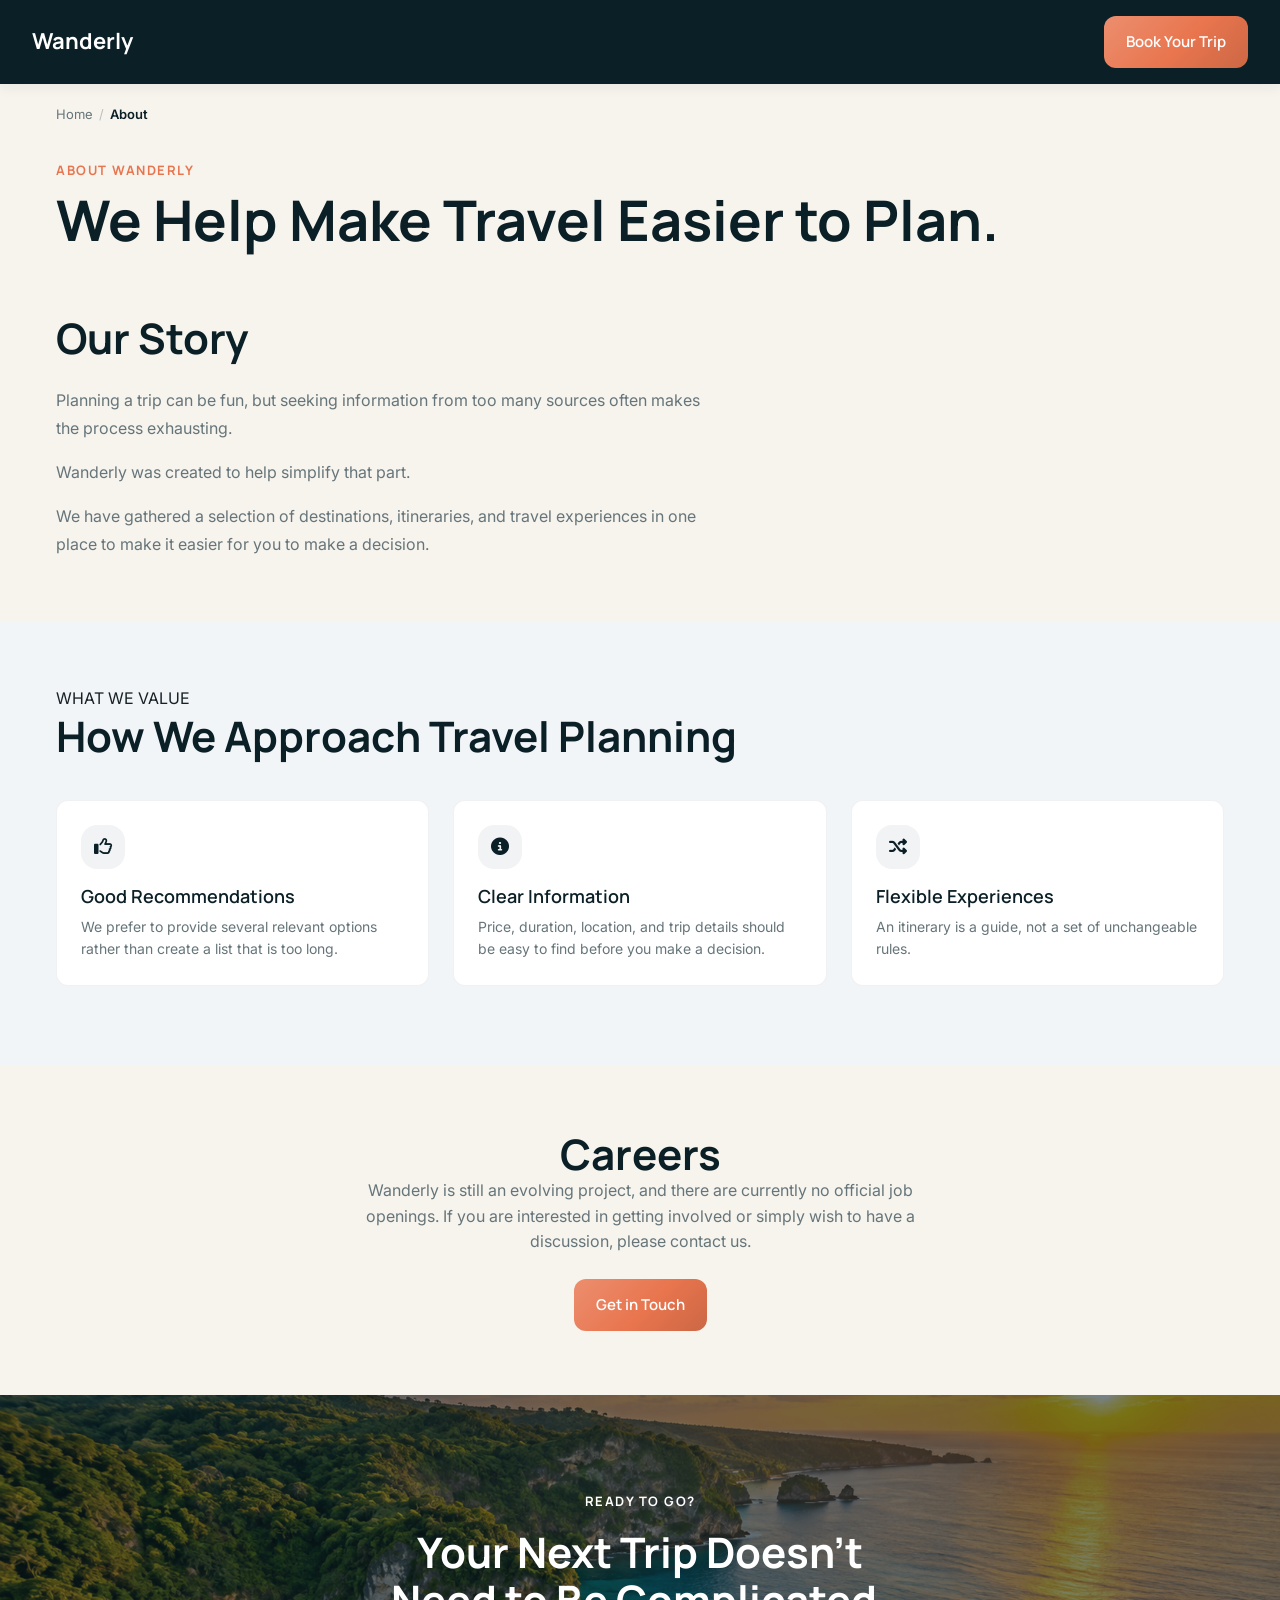
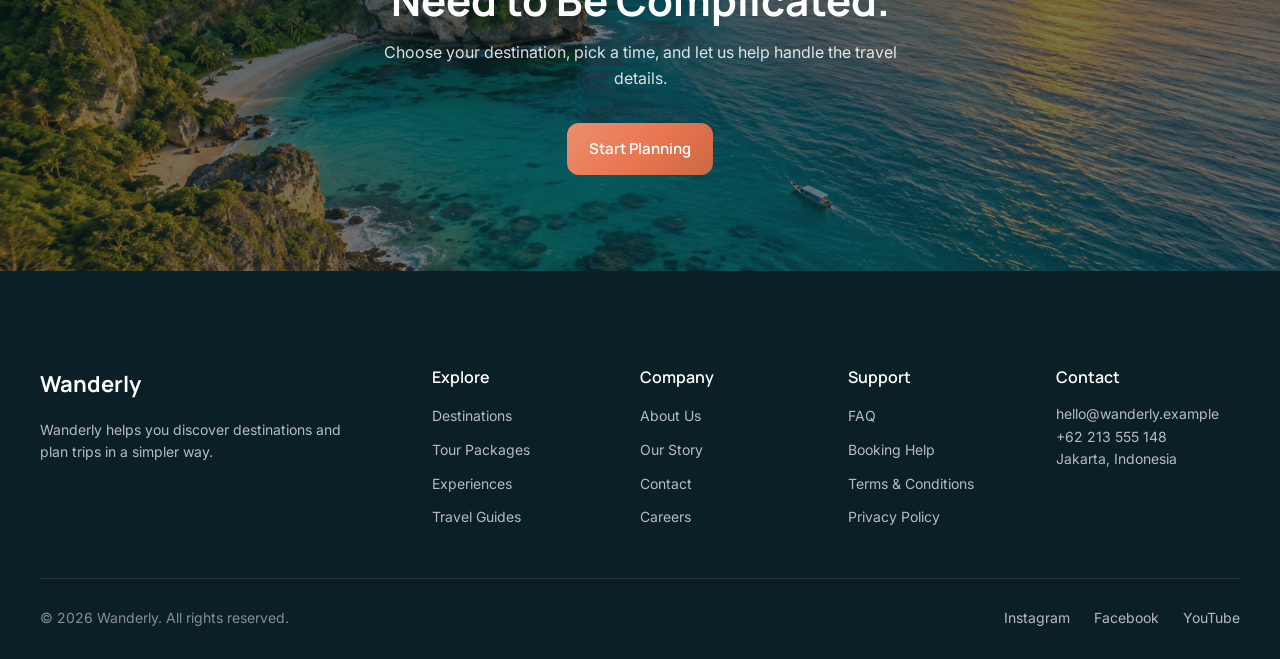
==== commit c4c90ea1: "feat: add mobile navbar toggle with sliding sidebar and overlay" ====
--- a/about.html
+++ b/about.html
@@ -38,6 +38,8 @@
         <span></span>
       </button>
     </nav>
+
+    <div class="navbar__overlay"></div>
   </header>
 
   <main>
--- a/style.css
+++ b/style.css
@@ -292,6 +292,8 @@
 }
 
 .navbar__toggle {
+  position: relative;
+  z-index: 111;
   display: flex;
   flex-direction: column;
   justify-content: center;
@@ -303,7 +305,7 @@
 .navbar__toggle span {
   display: block;
   height: 2px;
-  width: 70%;
+  width: 80%;
   background-color: var(--color-white);
   transition: transform var(--transition-fast), opacity var(--transition-fast);
 }
@@ -320,16 +322,23 @@
 
 /* Dropdown Menu Mobile - Default Hidden */
 .navbar__menu {
-  display: none;
-  position: absolute;
-  top: 100%;
+  position: fixed;
+  top: 0;
   right: 0;
-  left: 0;
+  bottom: 0;
+  z-index: 110;
+  width: 70%;
+  max-width: 320px;
+  display: flex;
   flex-direction: column;
-  gap: var(--space-sm);
+  gap: var(--space-md);
   background-color: var(--color-primary);
-  padding: var(--space-md);
-  box-shadow: var(--shadow-md);
+  padding: calc(var(--space-xl) + env(safe-area-inset-top, 0px)) var(--space-md) var(--space-md);
+  box-shadow: var(--shadow-lg);
+  overflow-y: auto;
+  transform: translateX(100%);
+  visibility: hidden;
+  transition: transform var(--transition-normal), visibility var(--transition-normal);
 }
 
 .navbar__menu a {
@@ -337,6 +346,26 @@
   font-family: var(--font-heading);
   font-weight: 600;
   font-size: 16px;
+  transition: color var(--transition-fast);
+}
+
+.navbar__menu a::after {
+  content: "";
+  position: absolute;
+  bottom: 0;
+  left: 0;
+  width: 0;
+  height: 2px;
+  background-color: var(--color-gold);
+  transition: transform var(--transition-fast);
+}
+
+.navbar__menu a:hover {
+  color: var(--color-gold);
+}
+
+.navbar__menu a:hover::after {
+  width: 100%;
 }
 
 .navbar__menu a[aria-current="page"] {
@@ -345,7 +374,23 @@
 
 /* Munculkan Menu Mobile Saat Toogle Terbuka */
 .navbar:has(.navbar__toggle[aria-expanded="true"]) .navbar__menu {
-  display: flex;
+  transform: translateX(0);
+  visibility: visible;
+}
+
+.navbar__overlay {
+  position: fixed;
+  inset: 0;
+  z-index: 105;
+  background-color: rgba(11, 31, 38, 0.5);
+  opacity: 0;
+  visibility: hidden;
+  transition: opacity var(--transition-normal), visibility var(--transition-normal);
+}
+
+.header:has(.navbar__toggle[aria-expanded="true"]) .navbar__overlay {
+  opacity: 1;
+  visibility: visible;
 }
 
 /* Desktop Navbar */
@@ -637,6 +682,11 @@
 }
 
 @media (prefers-reduced-motion: reduce) {
+  .navbar__menu,
+  .navbar__overlay {
+    transition: none;
+  }
+
   .button,
   .button i, 
   .button--ghost::after {
@@ -651,6 +701,11 @@
 
   .button--primary::before {
     display: none;
+  }
+
+  .slider__btn,
+  .slider__dot {
+    transition: none;
   }
 }
 
@@ -1771,13 +1826,6 @@
   }
 }
 
-@media (prefers-reduced-motion: reduce) {
-  .slider__btn,
-  .slider__dot {
-    transition: none;
-  }
-}
-
 /* ===== 21. BLOG CARD ===== */
 .blog-grid {
   display: flex;
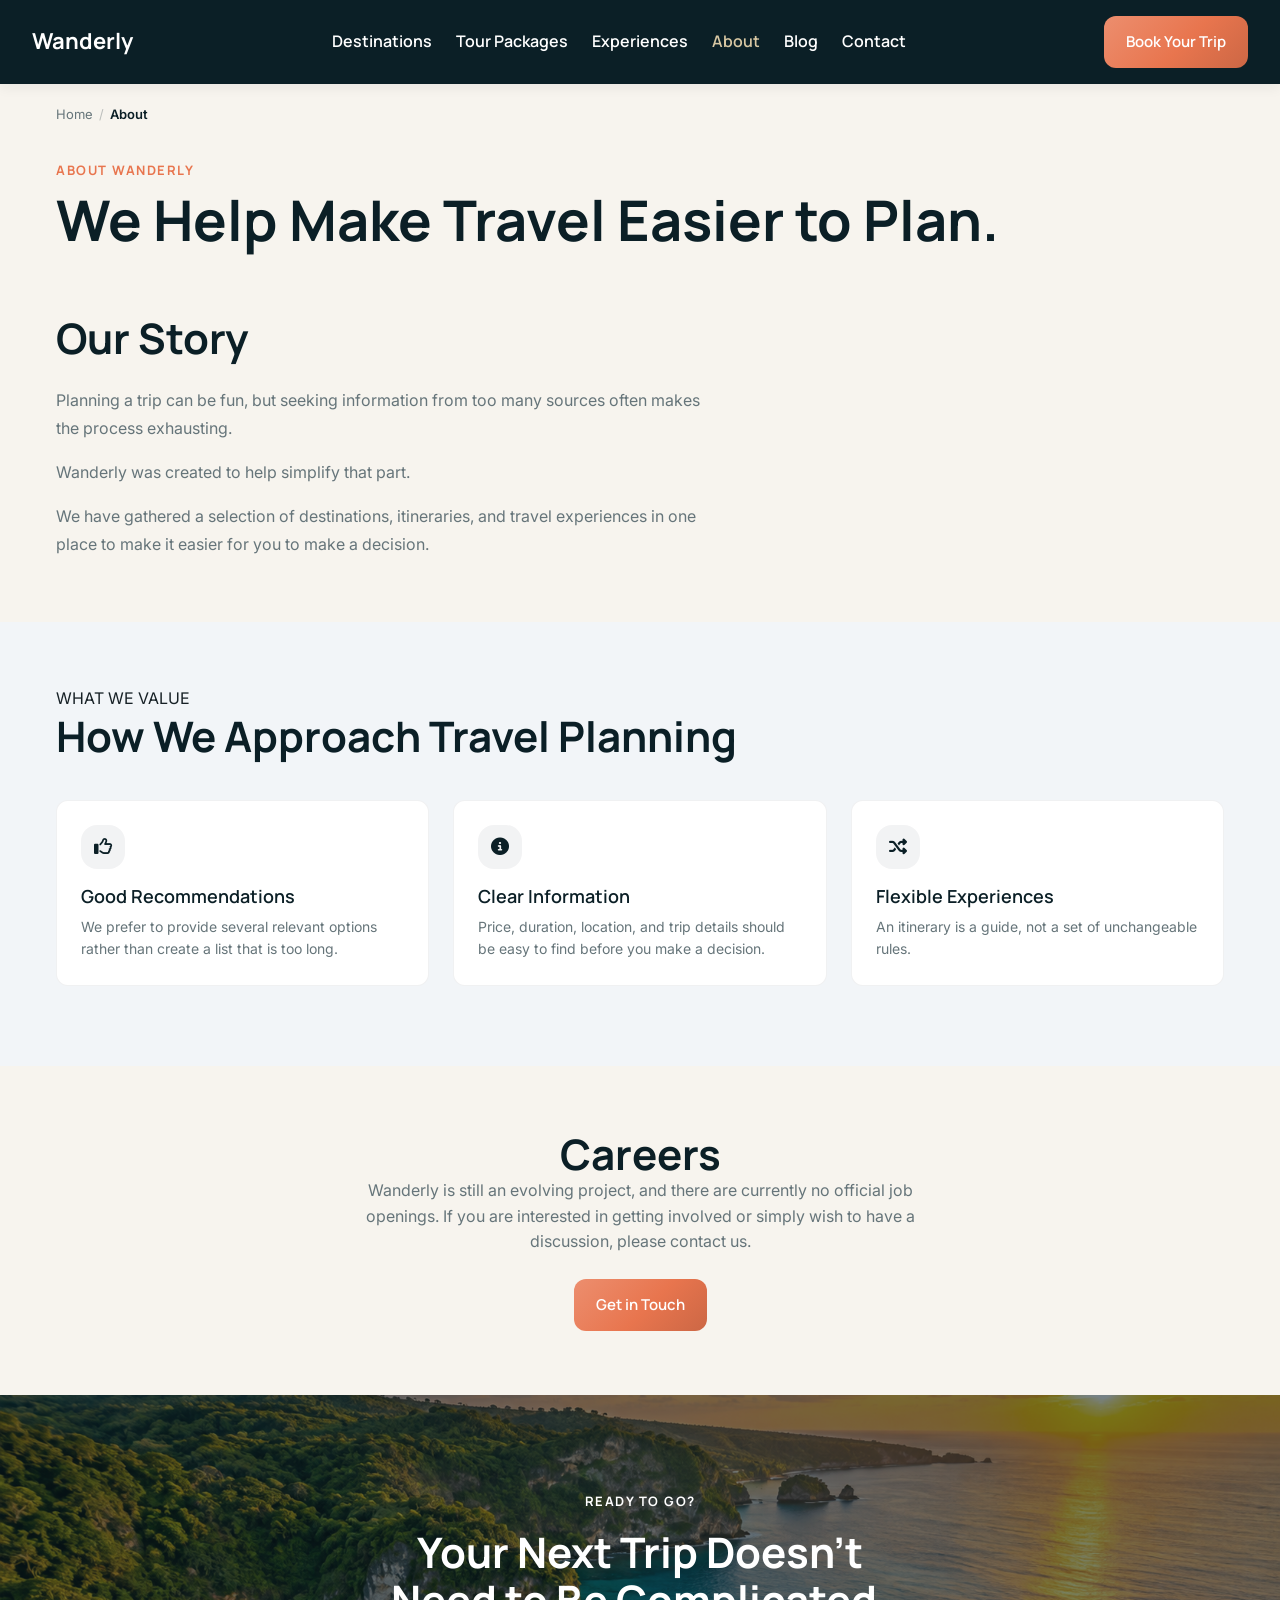
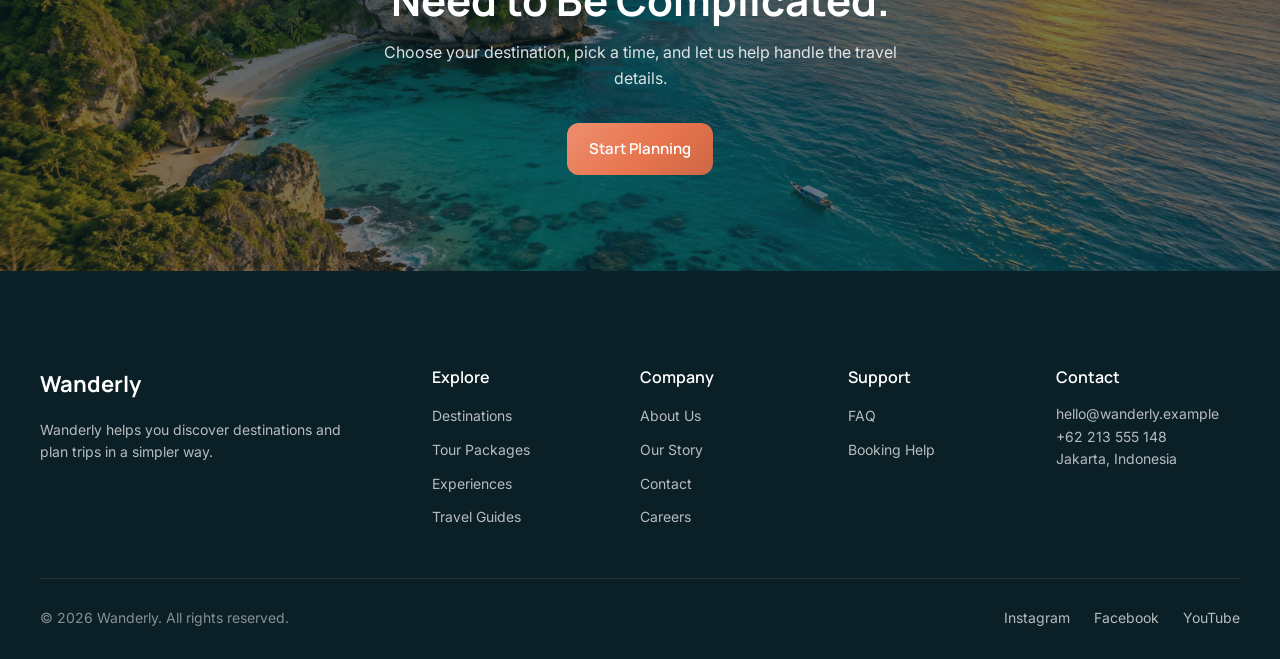
==== commit 61b6335e: "fix: remove unusable link at html pages" ====
--- a/about.html
+++ b/about.html
@@ -162,8 +162,6 @@
         <ul>
           <li><a href="contact.html#faq">FAQ</a></li>
           <li><a href="booking.html#help">Booking Help</a></li>
-          <li><a href="terms.html">Terms &amp; Conditions</a></li>
-          <li><a href="privacy.html">Privacy Policy</a></li>
         </ul>
       </nav>
 
--- a/style.css
+++ b/style.css
@@ -349,7 +349,13 @@
   transition: color var(--transition-fast);
 }
 
-.navbar__menu a::after {
+.navbar__link {
+  position: relative;
+  display: inline-block;
+  text-decoration: none;
+}
+
+.navbar__link::after {
   content: "";
   position: absolute;
   bottom: 0;
@@ -357,14 +363,14 @@
   width: 0;
   height: 2px;
   background-color: var(--color-gold);
-  transition: transform var(--transition-fast);
+  transition: width var(--transition-fast);
 }
 
 .navbar__menu a:hover {
   color: var(--color-gold);
 }
 
-.navbar__menu a:hover::after {
+.navbar__link:hover::after {
   width: 100%;
 }
 
@@ -408,6 +414,10 @@
     background-color: transparent;
     padding: 0;
     box-shadow: none;
+    width: auto;
+    max-width: none;
+    transform: none;
+    visibility: visible;
   }
 
   .navbar__account {
@@ -1193,6 +1203,12 @@
   font-weight: 700;
   font-size: 14px;
   color: var(--color-primary);
+}
+
+.destination-card[hidden],
+.tour-package-card[hidden],
+.blog-card[hidden] {
+  display: none;
 }
 
 /* ===== 15. TOUR PACKAGE CARD ===== */
@@ -2236,7 +2252,7 @@
   }
 }
 
-/* ===== 26. EMPTY STATE ===== */
+/* ===== 26.a EMPTY STATE ===== */
 .destinations__empty-state,
 .tour-packages__empty-state,
 .blog__empty-state {
@@ -2245,6 +2261,43 @@
   margin-inline: auto;
   padding: var(--space-xl) var(--space-sm);
   color: var(--color-text-muted);
+}
+
+.tour-package-grid__empty {
+  grid-column: 1 / -1;
+  text-align: center;
+  padding: var(--space-xl) var(--space-sm);
+  color: var(--color-text-muted);
+}
+
+.tour-package-grid__empty a {
+  color: var(--color-accent);
+  font-weight: 600;
+  text-decoration: underline;
+}
+
+/* ===== 26.b NOT FOUND (Detail Page) ===== */
+.not-found {
+  display: flex;
+  flex-direction: column;
+  align-items: center;
+  gap: var(--space-md);
+  width: 100%;
+  max-width: var(--container-width);
+  margin-inline: auto;
+  padding: var(--space-2xl) var(--space-sm);
+  text-align: center;
+}
+
+.not-found__text {
+  max-width: 48ch;
+  color: var(--color-text-muted);
+}
+
+@media (min-width: 640px) {
+  .not-found {
+    padding-block: var(--space-3xl);
+  }
 }
 
 /* ===== 27. DETAIL HERO (Destination & Package) ===== */
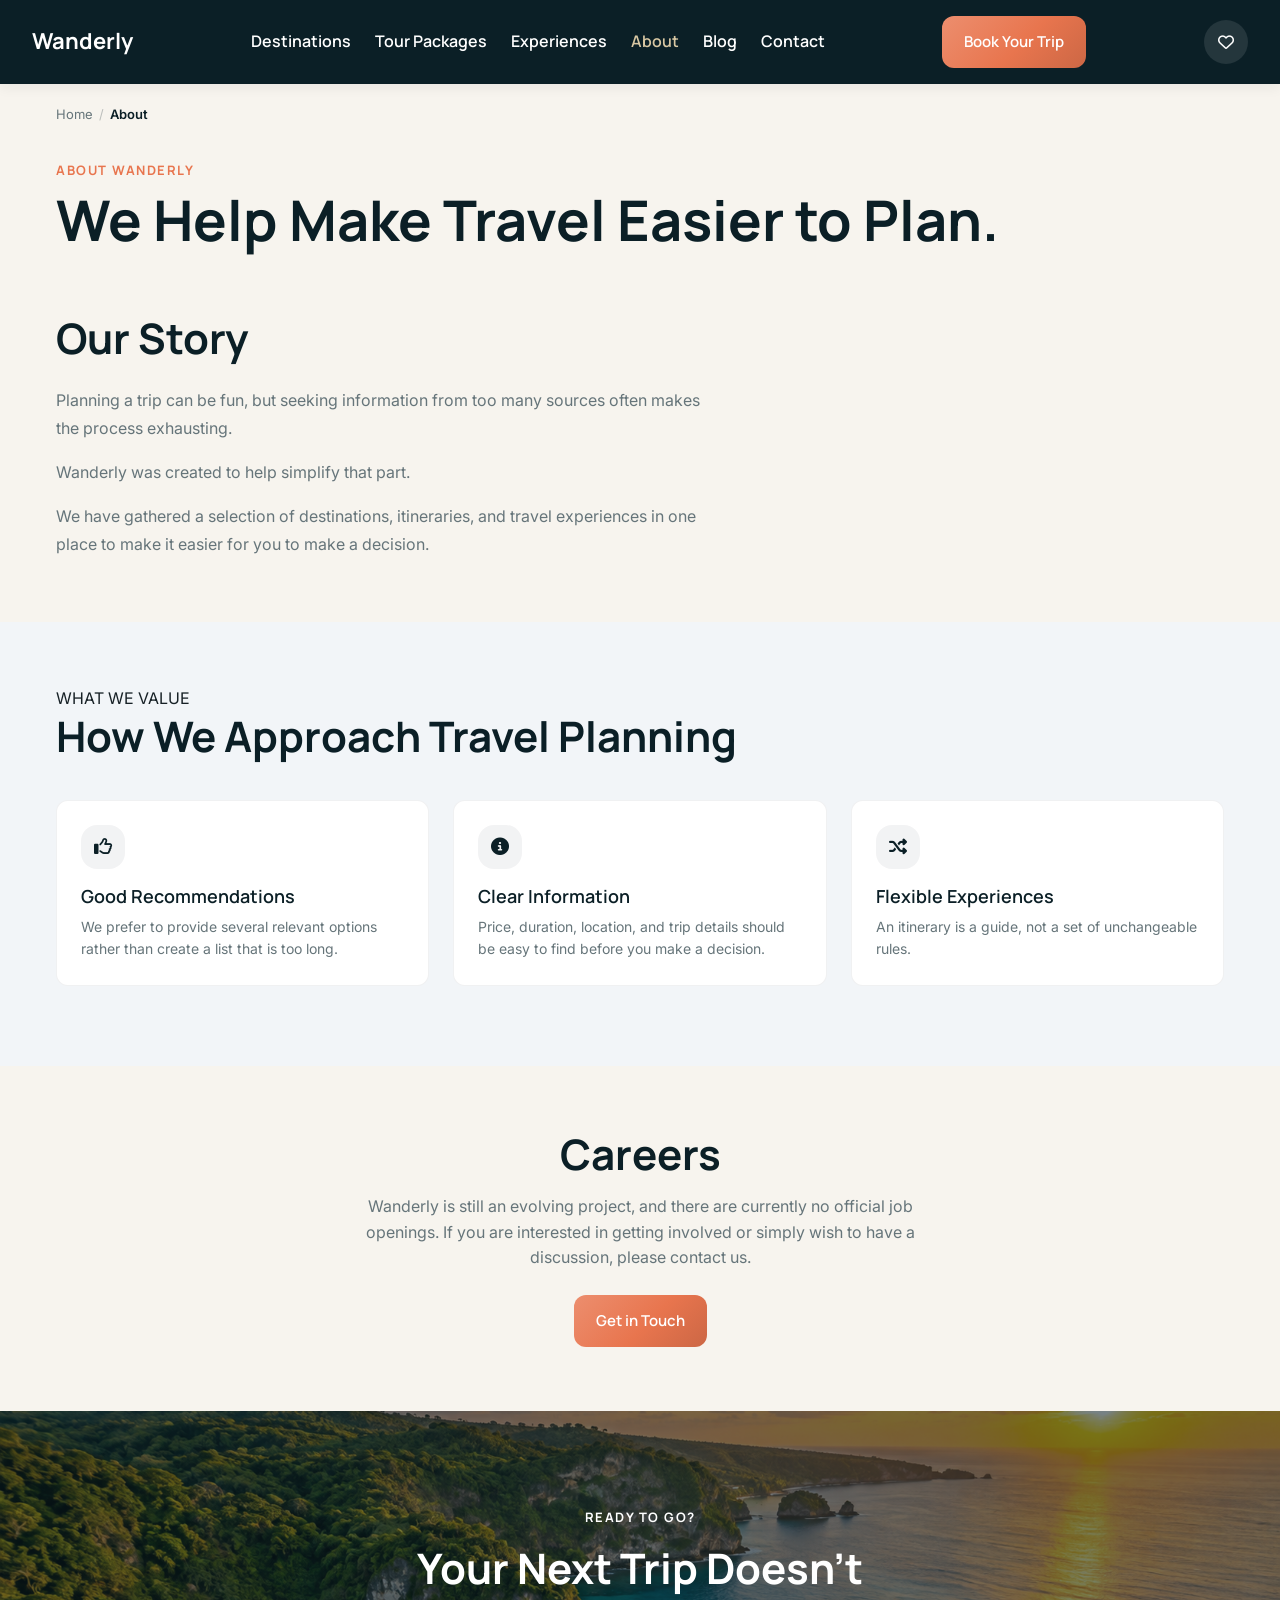
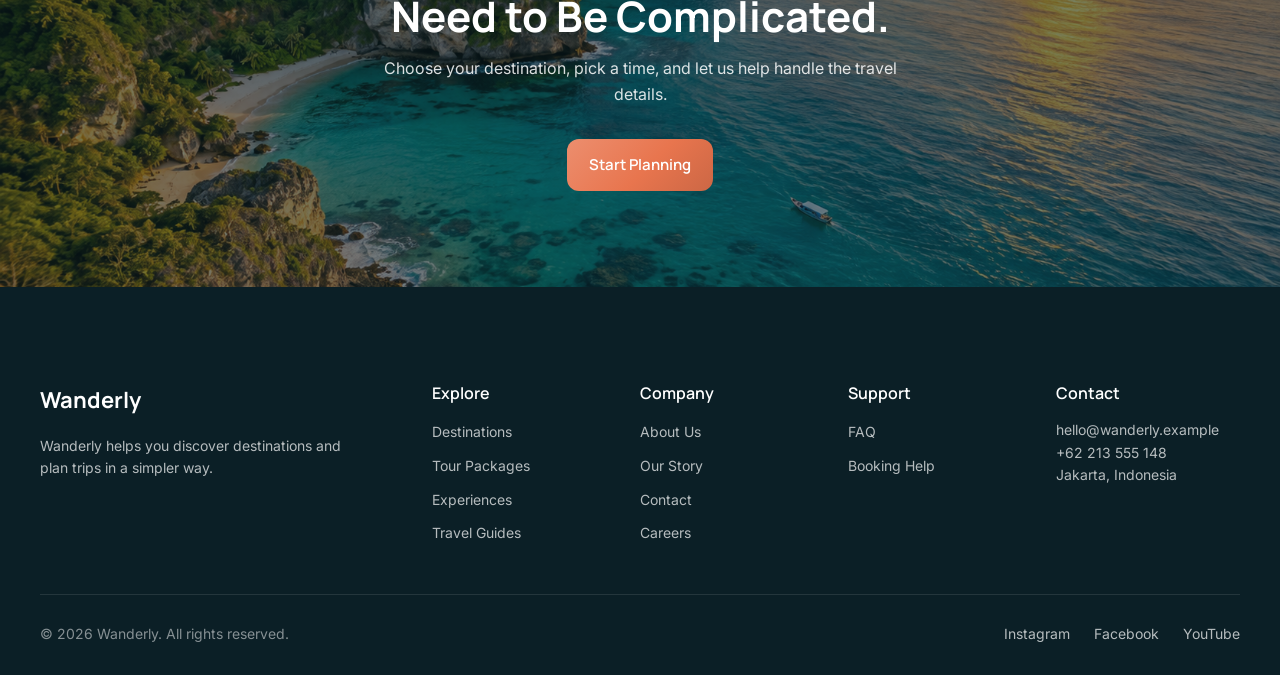
==== commit c5ce4b37: "refactor(html): consistency audit pass (labels, entities, titles, navbar classes)" ====
--- a/about.html
+++ b/about.html
@@ -3,7 +3,7 @@
 <head>
   <meta charset="UTF-8">
   <meta name="viewport" content="width=device-width, initial-scale=1.0">
-  <title>Document</title>
+  <title>Wanderly - About Us</title>
 
   <!-- Font -->
   <link rel="preconnect" href="https://fonts.googleapis.com">
@@ -22,15 +22,19 @@
       <a href="index.html" class="navbar__logo">Wanderly</a>
 
       <ul class="navbar__menu">
-        <li><a href="destination.html">Destinations</a></li>
-        <li><a href="tourpackage.html">Tour Packages</a></li>
-        <li><a href="experiences.html">Experiences</a></li>
-        <li><a href="about.html" aria-current="page">About</a></li>
-        <li><a href="blog.html">Blog</a></li>
-        <li><a href="contact.html">Contact</a></li>
+        <li><a href="destination.html" class="navbar__link">Destinations</a></li>
+        <li><a href="tourpackage.html" class="navbar__link">Tour Packages</a></li>
+        <li><a href="experiences.html" class="navbar__link">Experiences</a></li>
+        <li><a href="about.html" aria-current="page" class="navbar__link">About</a></li>
+        <li><a href="blog.html" class="navbar__link">Blog</a></li>
+        <li><a href="contact.html" class="navbar__link">Contact</a></li>
       </ul>
 
       <a href="booking.html" class="button button--primary navbar__cta">Book Your Trip</a>
+
+      <a href="wishlist.html" class="navbar__account" aria-label="Your Wishlist">
+        <i class="fa-regular fa-heart" aria-hidden="true"></i>
+      </a>
 
       <button type="button" class="navbar__toggle" aria-label="Open navigation menu" aria-expanded="false">
         <span></span>
@@ -110,7 +114,7 @@
 
      <!-- ===== CAREERS ===== -->
     <section class="about-careers" id="careers">
-      <h2 class="about-careers-title">Careers</h2>
+      <h2 class="about-careers__title">Careers</h2>
       <p class="about-careers__desc">
         Wanderly is still an evolving project, and there are currently no official job openings. If you are interested in getting involved or simply wish to have a discussion, please contact us.
       </p>
@@ -176,9 +180,9 @@
     <div class="footer__bottom">
       <p class="footer__copyright">&copy; 2026 Wanderly. All rights reserved.</p>
       <ul class="footer__social">
-        <li><a href="#" aria-label="Wanderly di Instagram">Instagram</a></li>
-        <li><a href="#" aria-label="Wanderly di Facebook">Facebook</a></li>
-        <li><a href="#" aria-label="Wanderly di YouTube">YouTube</a></li>
+        <li><a href="#" aria-label="Wanderly on Instagram">Instagram</a></li>
+        <li><a href="#" aria-label="Wanderly on Facebook">Facebook</a></li>
+        <li><a href="#" aria-label="Wanderly on YouTube">YouTube</a></li>
       </ul>
     </div>
   </footer>
--- a/style.css
+++ b/style.css
@@ -66,6 +66,7 @@
   --color-success: #4F8A67;
   --color-warning: #C58A3A;
   --color-error: #C95C5C;
+  --color-error-light: #F0A8A8;
   --color-info: #557A91;
 
   --color-white: #FFFFFF;
@@ -774,8 +775,8 @@
 }
 
 /* Border pada Input yang Errornya Terisi */
-.form-field:has(.form-field__error:not(:empty)) input,
-.form-field:has(.form-field__error:not(:empty)) textarea {
+.form-field input[aria-invalid="true"],
+.form-field textarea[aria-invalid="true"] {
   border-color: var(--color-error);
 }
 
@@ -2093,6 +2094,31 @@
   color: rgba(255, 255, 255, 0.5);
 }
 
+.newsletter__form[hidden] {
+  display: none;
+}
+
+.newsletter__form input[aria-invalid="true"] {
+  box-shadow: 0 0 0 2px var(--color-error-light);
+}
+
+.newsletter__error {
+  margin-bottom: var(--space-xs);
+  font-size: 13px;
+  color: var(--color-error-light);
+}
+
+.newsletter__error:empty {
+  display: none;
+}
+
+.newsletter__success {
+  max-width: 440px;
+  margin: 0 auto;
+  color: var(--color-white);
+  font-weight: 600;
+}
+
 @media (min-width: 640px) {
   .newsletter__form {
     flex-direction: row;
@@ -2450,6 +2476,40 @@
   background-color: rgba(11, 31, 38, 0.08);
 }
 
+/* ===== 29a.COST CALCULATOR ===== */
+.cost-calculator {
+  margin-top: var(--space-md);
+}
+
+.cost-calculator__title {
+  margin-bottom: var(--space-sm);
+  font-size: 18px;
+}
+
+.cost-calculator__result {
+  margin-top: var(--space-sm);
+  padding-top: var(--space-sm);
+  border-top: 1px solid rgba(11, 31, 38, 0.08);
+}
+
+.cost-calculator__breakdown {
+  font-size: 13px;
+  color: var(--color-text-muted);
+}
+
+.cost-calculator__total {
+  font-family: var(--font-heading);
+  font-size: 26px;
+  font-weight: 700;
+  color: var(--color-primary);
+}
+
+.cost-calculator__note {
+  margin-top: var(--space-sm);
+  font-size: 13px;
+  color: var(--color-text-muted);
+}
+
 /* ===== 30. PHOTO GALLERY ===== */
 .destination-gallery {
   max-width: var(--container-width);
@@ -2468,16 +2528,114 @@
 }
 
 .destination-gallery__grid img {
+  display: block;
   width: 100%;
   height: 180px;
   object-fit: cover;
-  border-radius: var(--radius-sm);
 }
 
 @media (min-width: 768px) {
   .destination-gallery__grid {
     grid-template-columns: repeat(4, 1fr);
   }
+}
+
+.destination-gallery__item {
+  padding: 0;
+  border: none;
+  border-radius: var(--radius-sm);
+  background: none;
+  overflow: hidden;
+  cursor: zoom-in;
+}
+
+.destination-gallery__item:focus-visible {
+  outline: 3px solid var(--color-accent);
+  outline-offset: 2px;
+}
+
+@media (prefers-reduced-motion: no-preference) {
+  .destination-gallery__grid img {
+    transition: transform var(--transition-normal);
+  }
+
+  .destination-gallery__item:hover img {
+    transform: scale(1.04);
+  }
+}
+
+/* LIGHTBOX */
+.lightbox {
+  margin: auto;
+  padding: 0;
+  border: none;
+  background-color: transparent;
+  overflow: visible;
+}
+
+.lightbox::backdrop {
+  background-color: rgba(11, 31, 38, 0.9);
+}
+
+.lightbox__stage {
+  position: relative;
+}
+
+.lightbox__image {
+  display: block;
+  max-width: 90vw;
+  max-height: 75vh;
+  border-radius: var(--radius-md);
+  object-fit: contain;
+}
+
+.lightbox__caption {
+  margin-top: var(--space-xs);
+  font-size: 14px;
+  color: white;
+  text-align: center;
+}
+
+.lightbox__button {
+  position: absolute;
+  display: flex;
+  align-items: center;
+  justify-content: center;
+  width: 44px;
+  height: 44px;
+  border: none;
+  border-radius: var(--radius-pill);
+  background-color: rgba(11, 31, 38, 0.6);
+  color: var(--color-white);
+  cursor: pointer;
+  transition: backround-color var(--transition-fast);
+}
+
+.lightbox__button:hover {
+  background-color: rgba(11, 31, 38, 0.85);
+}
+
+.lightbox__button[hidden] {
+  display: none;
+}
+
+.lightbox__button--close {
+  top: var(--space-xs);
+  right: var(--space-xs);
+}
+
+.lightbox__button--prev,
+.lightbox__button--next {
+  top: 50%;
+  transform: translateY(-50%);
+}
+
+.lightbox__button--prev {
+  left: var(--space-xs);
+}
+
+.lightbox__button--next {
+  right: var(--space-xs);
 }
 
 /* ===== 31. ITINERARY LIST ===== */
@@ -2638,17 +2796,41 @@
   margin-top: var(--space-sm);
 }
 
-.booking-success {
+.booking-modal {
+  width: 90%;
+  max-width: 420px;
+  padding: 0;
+  border: none;
+  border-radius: var(--radius-lg);
+  background-color: var(--color-white);
+  box-shadow: var(--shadow-lg);
+  margin: auto;
+}
+
+.booking-modal::backdrop {
+  background-color: rgba(11, 31, 38, 0.6);
+}
+
+.booking-modal__content {
+  display: flex;
+  flex-direction: column;
+  align-items: center;
+  gap: var(--space-sm);
+  padding: var(--space-lg);
   text-align: center;
-  background-color: rgba(79, 138, 103, 0.1);
-  border: 1px solid rgba(79, 138, 103, 0.3);
-  border-radius: var(--radius-md);
-  padding: var(--space-lg);
-}
-
-.booking-success h2 {
+}
+
+.booking-modal__title {
   color: var(--color-success);
-  margin-bottom: var(--space-xs);
+}
+
+.booking-modal__text {
+  color: var(--color-text-muted);
+}
+
+/* Lock page scroll when modal is open */
+body:has(dialog[open]) {
+  overflow: hidden;
 }
 
 .booking-history {
@@ -2677,6 +2859,22 @@
   border-radius: var(--radius-md);
   padding: var(--space-md);
   border: 1px solid rgba(11, 31, 38, 0.08);
+}
+
+.booking-history__item {
+  display: flex;
+  flex-direction: column;
+  gap: var(--space-xs);
+}
+
+.booking-history__meta {
+  font-size: 13px;
+  color: var(--color-text-muted);
+}
+
+.booking-history__remove {
+  align-self: flex-start;
+  margin-top: var(--space-xs);
 }
 
 .booking-help {
@@ -2775,6 +2973,22 @@
   width: 100%;
   margin-inline: auto;
   padding: 0 0 var(--space-md);
+}
+
+.contact-success {
+  padding: var(--space-lg) var(--space-md);
+  background-color: rgba(79, 138, 103, 0.1);
+  border-radius: var(--radius-md);
+  text-align: center;
+}
+
+.contact-success h2 {
+  margin-bottom: var(--space-xs);
+  color: var(--color-success);
+}
+
+.contact-success p {
+  color: var(--color-text-muted);
 }
 
 @media (min-width: 1024px) {
@@ -2877,7 +3091,54 @@
   margin-bottom: var(--space-md);
 }
 
-/* ===== 38. POLISH — Large Desktop Refinement ===== */
+/* ===== 38. WISHLIST PAGE ===== */
+.wishlist__noscript-notice {
+  max-width: var(--container-width);
+  margin-inline: auto;
+  padding: var(--space-md) var(--space-sm);
+  text-align: center;
+  color: var(--color-text-muted);
+}
+
+.wishlist {
+  max-width: var(--container-width);
+  margin-inline: auto;
+  padding: 0 var(--space-sm) var(--space-xl);
+}
+
+.wishlist__empty {
+  padding: var(--space-2xl) var(--space-sm);
+  text-align: center;
+}
+
+.wishlist__empty p {
+  margin-bottom: var(--space-md);
+  color: var(--color-text-muted);
+}
+
+.wishlist-grid {
+  display: grid;
+  grid-template-columns: 1fr;
+  gap: var(--space-md);
+}
+
+.wishlist-grid[hidden] {
+  display: none;
+}
+
+@media (min-width: 640px) {
+  .wishlist-grid {
+    grid-template-columns: repeat(2, 1fr);
+  }
+}
+
+@media (min-width: 1024px) {
+  .wishlist-grid {
+    grid-template-columns: repeat(3, 1fr);
+  }
+}
+
+/* ===== 39. POLISH — Large Desktop Refinement ===== */
 @media (min-width: 1440px) {
   .destination-grid,
   .tour-package-grid,
@@ -2904,7 +3165,7 @@
   }
 }
 
-/* ===== 39. POLISH — Orphan Control pada Heading ===== */
+/* ===== 40. POLISH — Orphan Control pada Heading ===== */
 h1,
 h2,
 .hero__headline,
@@ -2913,7 +3174,7 @@
   text-wrap: balance;
 }
 
-/* ===== 40. POLISH — Touch Target Minimum (Mobile) ===== */
+/* ===== 41. POLISH — Touch Target Minimum (Mobile) ===== */
 .filter-bar__chip {
   min-height: 40px;
   display: inline-flex;
